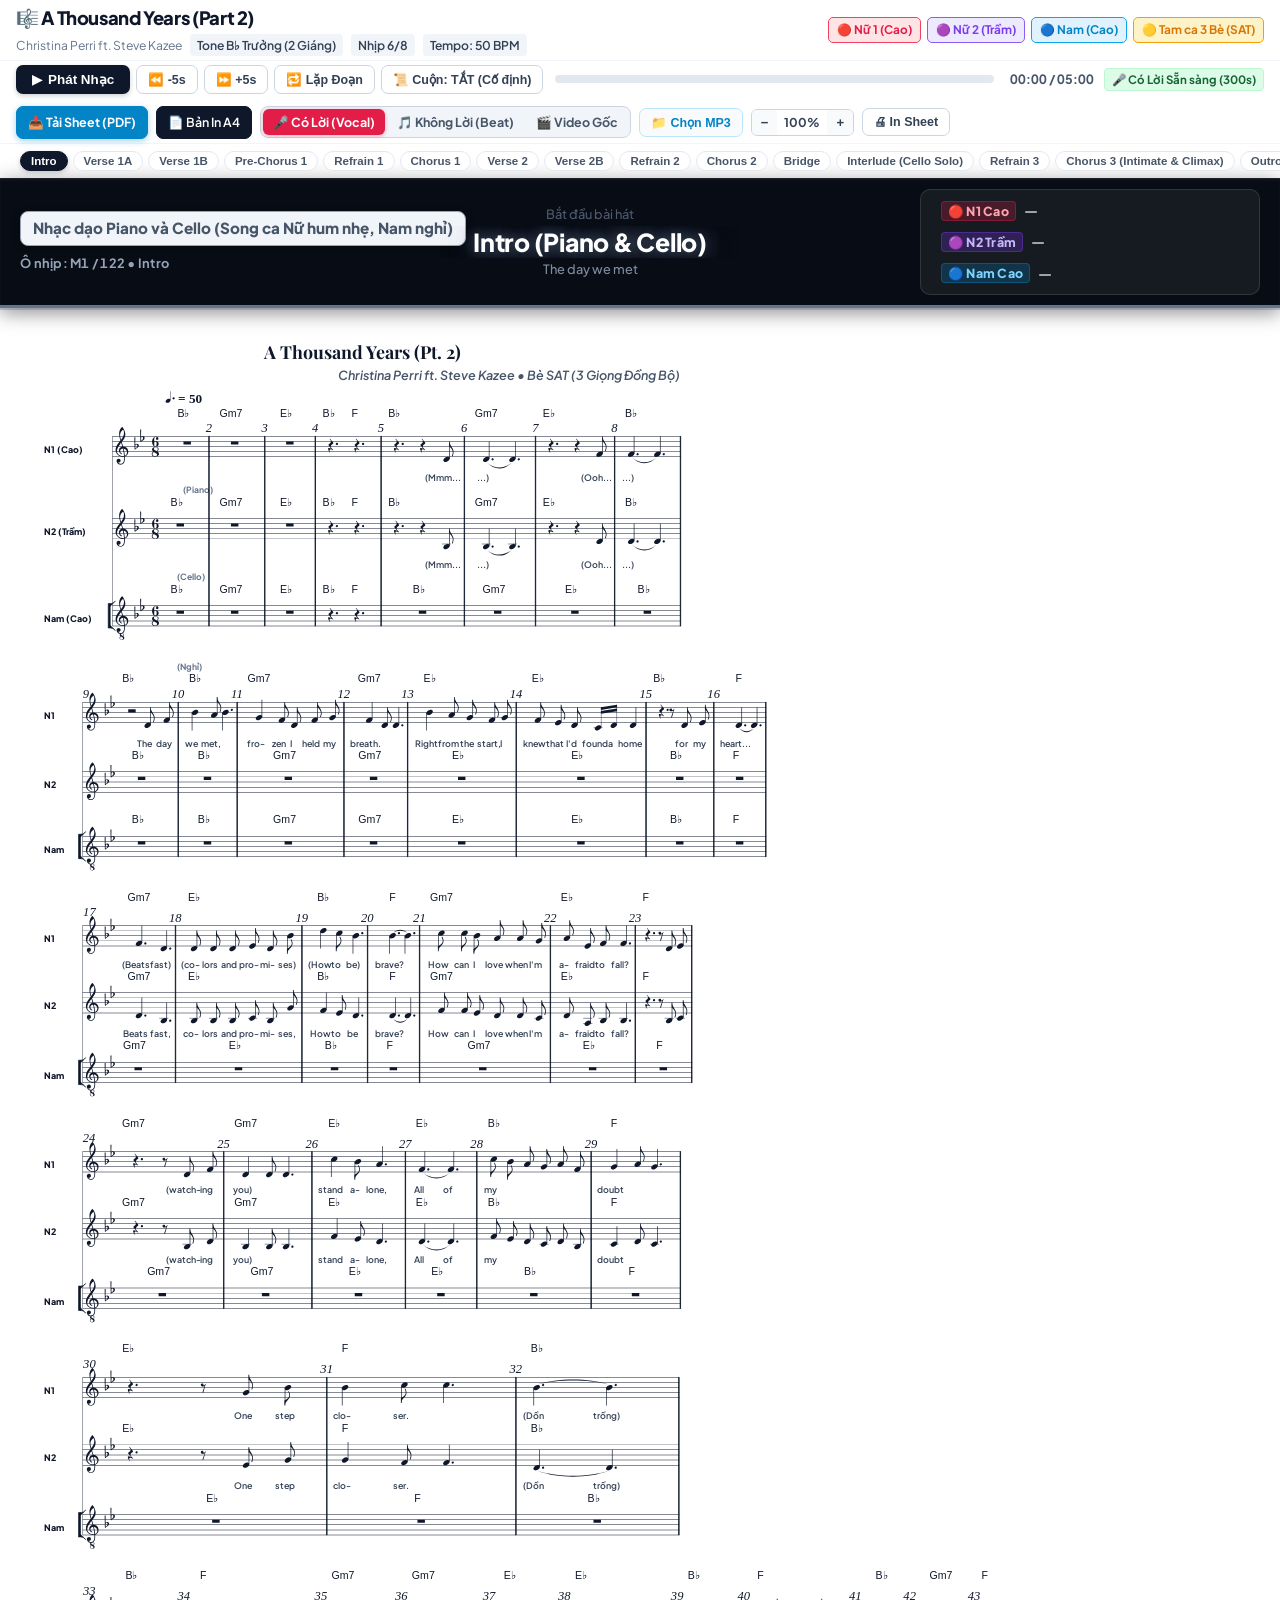
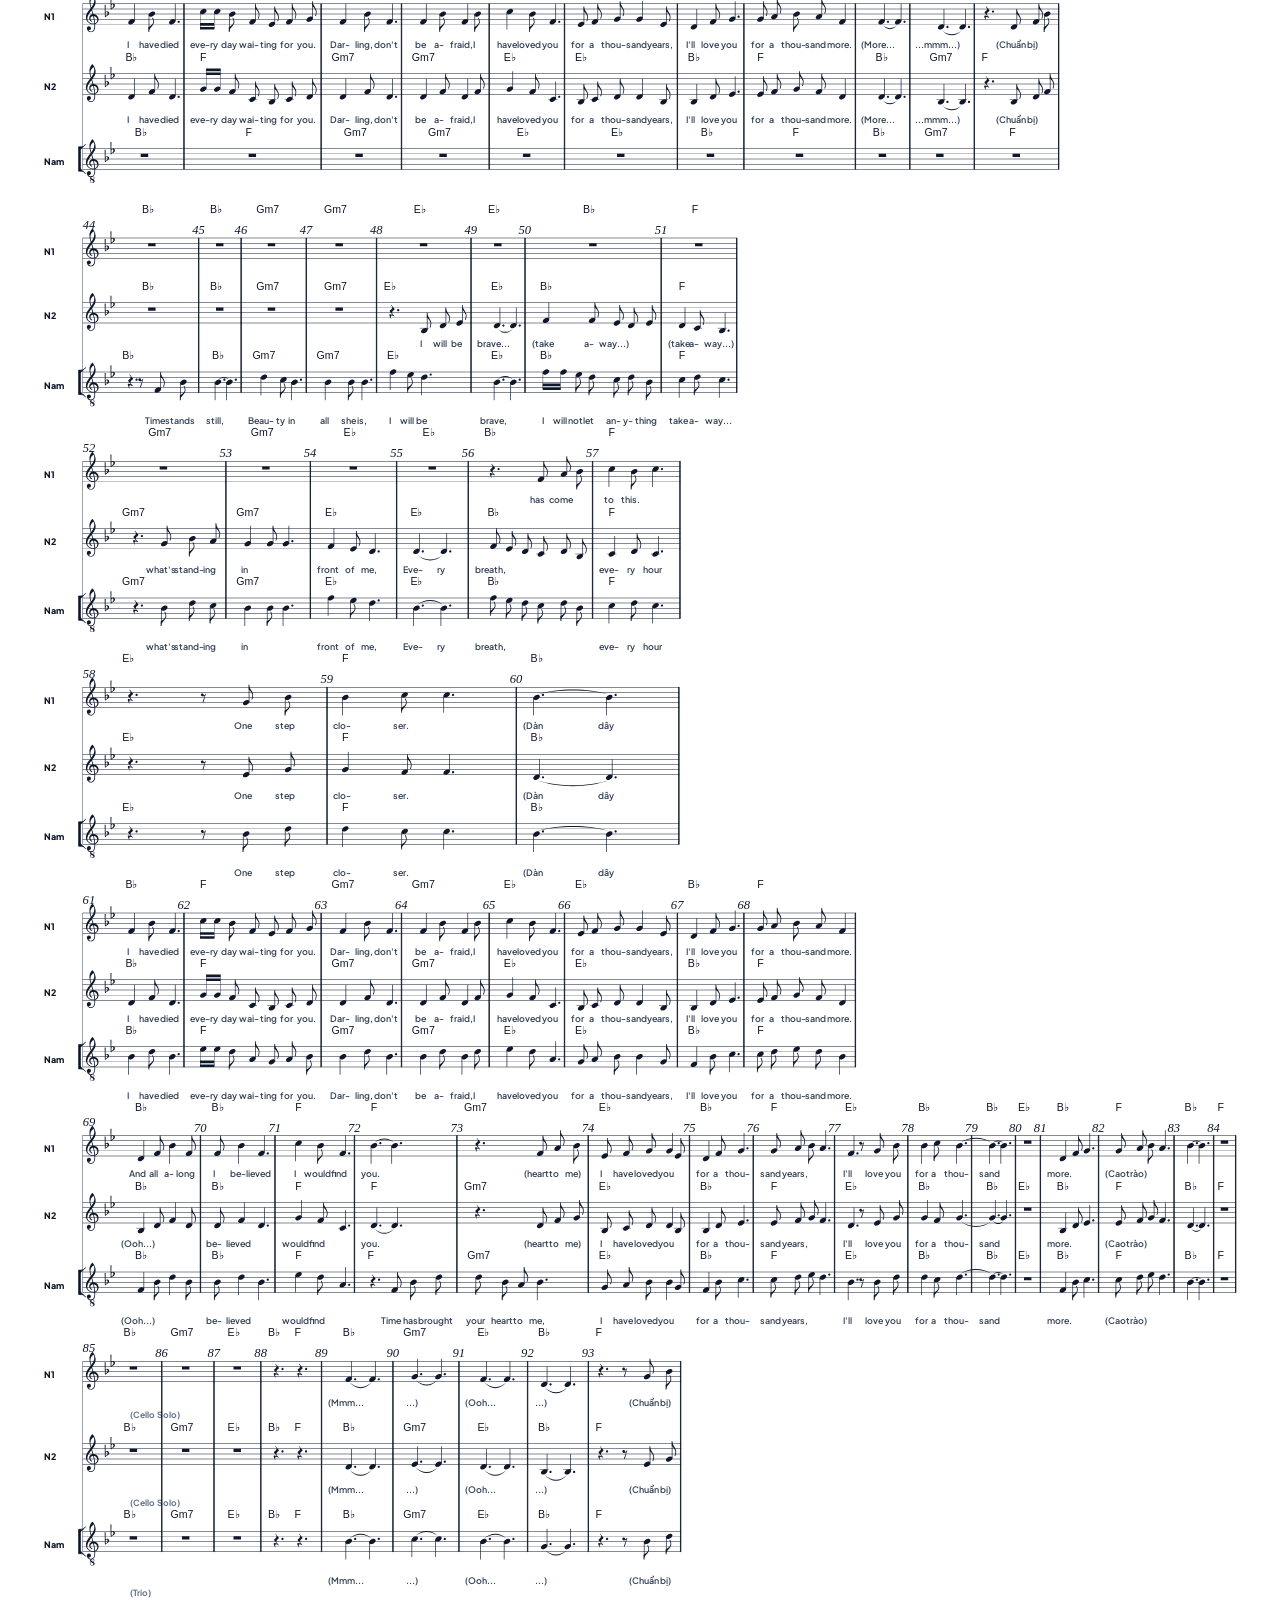
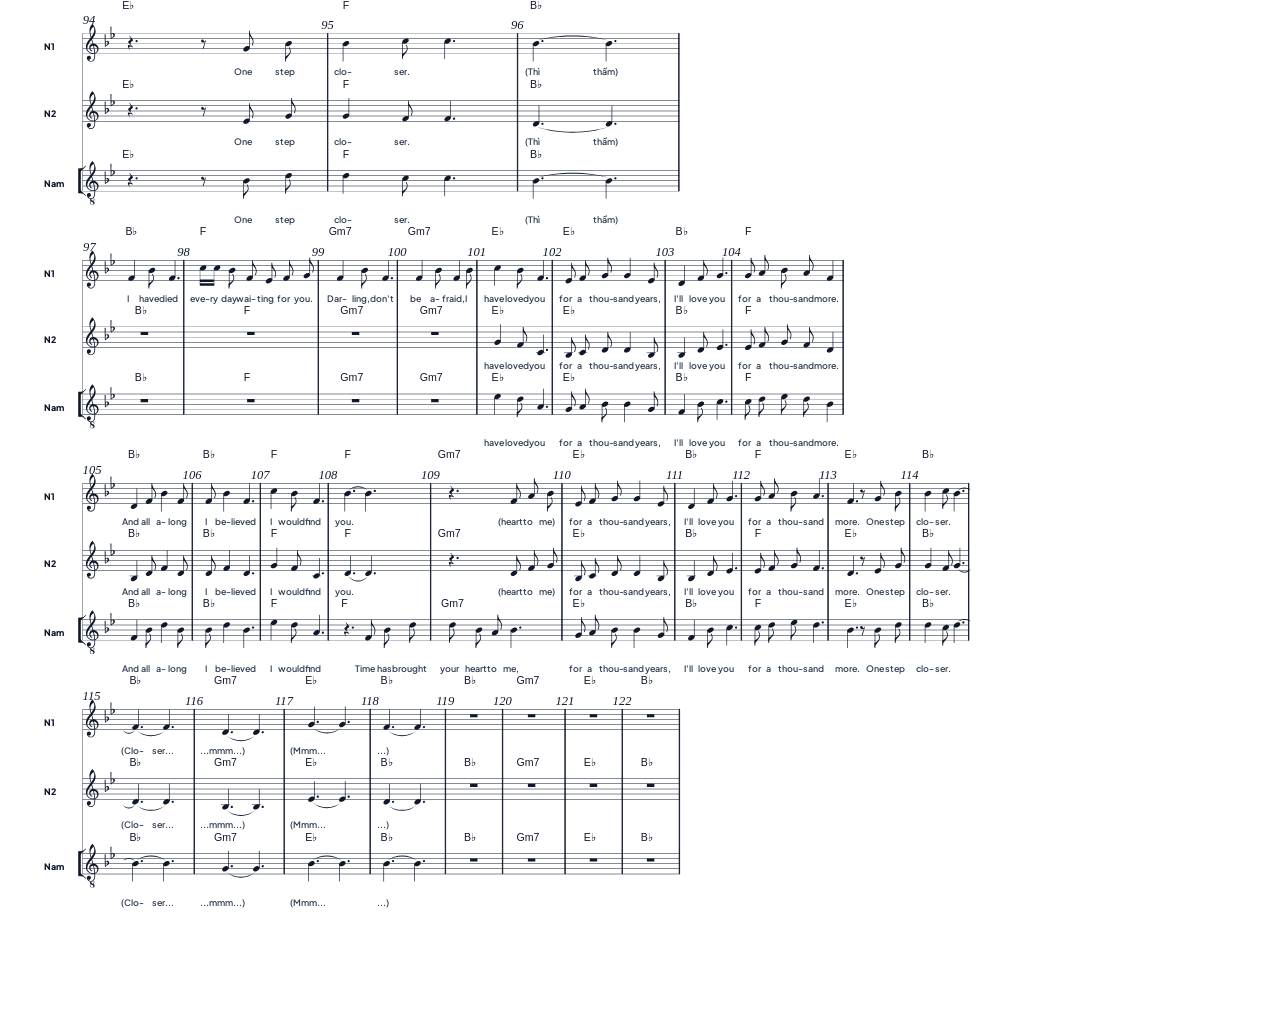
==== index.html @ 319eaa6f "feat: initial release A Thousand Years (Pt. 2) SAT score and karaoke web player" ====
<!DOCTYPE html>
<html lang="vi">
<head>
  <meta charset="UTF-8">
  <meta name="viewport" content="width=device-width, initial-scale=1.0">
  <title>A Thousand Years (Pt. 2) - Sheet Nhạc 3 Bè SAT & Máy Phát Đồng Bộ</title>
  <!-- ABCjs Basic Library -->
  <script src="abcjs-basic-min.js"></script>
  <!-- Google Fonts -->
  <link rel="preconnect" href="https://fonts.googleapis.com">
  <link rel="preconnect" href="https://fonts.gstatic.com">
  <link href="https://fonts.googleapis.com/css2?family=Plus+Jakarta+Sans:wght@400;500;600;700;800&family=Playfair+Display:ital,wght@0,600;0,700;1,600&display=swap" rel="stylesheet">
  <!-- Stylesheet -->
  <link rel="stylesheet" href="app.css">
</head>

<body>
  <!-- AUDIO PLAYER -->
  <audio id="audio-player" src="vocal.mp3" preload="auto"></audio>
  <input type="file" id="audio-file-input" accept="audio/*" style="display:none">

  <!-- TOP DECK: STICKY HEADER, CONTROLS & LIVE KARAOKE HUD -->
  <header class="top-deck">
    <!-- DECK HEADER -->
    <div class="deck-header">
      <div class="song-title-group">
        <h1>🎼 A Thousand Years (Part 2)</h1>
        <div class="meta">
          <span>Christina Perri ft. Steve Kazee</span>
          <span class="meta-tag">Tone B♭ Trưởng (2 Giáng)</span>
          <span class="meta-tag">Nhịp 6/8</span>
          <span class="meta-tag">Tempo: 50 BPM</span>
        </div>
      </div>

      <!-- SINGER LEGEND (3 BÈ SAT) -->
      <div class="vocal-legend">
        <span class="legend-chip chip-soprano">🔴 Nữ 1 (Cao)</span>
        <span class="legend-chip chip-alto">🟣 Nữ 2 (Trầm)</span>
        <span class="legend-chip chip-tenor">🔵 Nam (Cao)</span>
        <span class="legend-chip chip-trio">🟡 Tam ca 3 Bè (SAT)</span>
      </div>
    </div>

    <!-- CONTROLS ROW -->
    <div class="controls-row">
      <div class="transport-buttons">
        <button class="btn-play" id="btn-play" onclick="togglePlay()">
          <span id="play-icon">▶</span>
          <span id="play-text">Phát Nhạc</span>
        </button>
        <button class="btn-ctrl" onclick="seekRelative(-5)" title="Tua lùi 5 giây">⏪ -5s</button>
        <button class="btn-ctrl" onclick="seekRelative(5)" title="Tua tới 5 giây">⏩ +5s</button>
        <button class="btn-ctrl" id="btn-loop" onclick="toggleLoop()" title="Lặp lại đoạn phân cảnh đang hát">🔁 Lặp Đoạn</button>
        <button class="btn-ctrl" id="btn-autoscroll" onclick="toggleAutoScroll()" title="Bật/Tắt tự động cuộn sheet theo nhịp hát">📜 Cuộn: TẮT (Cố định)</button>
      </div>

      <div class="timeline-wrapper">
        <div class="progress-bar-container" id="seek-bar" onclick="handleSeekClick(event)" title="Nhấn vào thanh để tua nhạc">
          <div class="progress-bar-fill" id="progress-bar"></div>
        </div>
        <div class="time-text" id="time-display">00:00 / 05:00</div>
        <span class="audio-status-badge status-checking" id="audio-status" title="Trạng thái nguồn âm thanh">🎵 Audio: Đang nạp...</span>
      </div>

      <div class="right-tools">
        <a href="A_Thousand_Years_Pt2_Sheet_Music_3Be_SAT.pdf" download class="btn-ctrl btn-download-pdf" title="Tải file Sheet Nhạc PDF chuẩn A4 tiết kiệm giấy">📥 Tải Sheet (PDF)</a>
        <a href="download_sheet.html" target="_blank" class="btn-ctrl btn-print-page" title="Mở trang xem và in A4 riêng biệt">📄 Bản In A4</a>
        <div class="audio-mode-selector" id="audio-mode-group">
          <button class="mode-btn active" id="btn-mode-vocal" onclick="switchAudioMode('vocal')" title="Phát bản Có Lời (300s)">🎤 Có Lời (Vocal)</button>
          <button class="mode-btn" id="btn-mode-inst" onclick="switchAudioMode('instrumental')" title="Phát bản Beat Không Lời (300s)">🎵 Không Lời (Beat)</button>
          <button class="mode-btn" id="btn-mode-video" onclick="switchAudioMode('video')" title="Phát bản Video Gốc (300s)">🎬 Video Gốc</button>
        </div>
        <button class="btn-ctrl btn-upload" onclick="document.getElementById('audio-file-input').click()" title="Chọn file nhạc từ máy tính nếu trình duyệt chặn nạp audio">📁 Chọn MP3</button>
        <div class="zoom-group">
          <button class="zoom-btn" onclick="changeZoom(-0.1)" title="Thu nhỏ kích thước sheet">−</button>
          <span class="zoom-text" id="zoom-text">100%</span>
          <button class="zoom-btn" onclick="changeZoom(0.1)" title="Phóng to kích thước sheet">+</button>
        </div>
        <button class="btn-ctrl" onclick="window.print()" title="In sheet nhạc ra giấy hoặc xuất file PDF">🖨 In Sheet</button>
      </div>
    </div>

    <!-- SECTION PILLS NAVIGATION -->
    <div class="section-pills-bar" id="pills-container"></div>

    <!-- LIVE KARAOKE APP LYRIC SCREEN -->
    <div class="live-karaoke-hud" id="live-hud">
      <div class="karaoke-side-tag">
        <div id="hud-badge" class="hud-badge chip-intro">Nhạc dạo Piano</div>
        <div class="hud-measure-tag" id="hud-m-tag">Ô nhịp: M1 / 122</div>
      </div>
      <div class="karaoke-screen">
        <div class="karaoke-line line-prev" id="hud-prev">...</div>
        <div class="karaoke-line line-active" id="hud-lyric">Đang chờ phát nhạc... Bấm "Phát Nhạc" để bắt đầu theo dõi sheet.</div>
        <div class="karaoke-line line-next" id="hud-next">Chuẩn bị: Verse 1A (Nữ 1 Cao) lúc 00:20</div>
      </div>
      <div class="karaoke-voice-split" id="hud-voice-split">
        <div class="split-item voice-sop" id="split-sop"><span class="badge-dot dot-sop"></span> N1 (Cao): <span>-</span></div>
        <div class="split-item voice-alt" id="split-alt"><span class="badge-dot dot-alt"></span> N2 (Trầm): <span>-</span></div>
        <div class="split-item voice-ten" id="split-ten"><span class="badge-dot dot-ten"></span> Nam (Cao): <span>-</span></div>
      </div>
    </div>
  </header>

  <!-- SHEET MUSIC SCORE DISPLAY -->
  <main class="sheet-wrapper">
    <div class="sheet-paper-card">
      <div id="sheet-paper"></div>
    </div>
  </main>

  <!-- APPLICATION SCRIPTS -->
  <script src="data.js"></script>
  <script src="app.js"></script>
</body>
</html>
---- app.css ----
:root {
  --bg-app: #ffffff;
  --bg-card: #ffffff;
  --border-card: #e2e8f0;
  --text-main: #0f172a;
  --text-muted: #64748b;
  --text-sub: #334155;

  --color-soprano: #e11d48;
  --bg-soprano: #ffe4e6;
  --border-soprano: #f43f5e;

  --color-alto: #7c3aed;
  --bg-alto: #ede9fe;
  --border-alto: #8b5cf6;

  --color-tenor: #0284c7;
  --bg-tenor: #e0f2fe;
  --border-tenor: #0ea5e9;

  --color-trio: #d97706;
  --bg-trio: #fef3c7;
  --border-trio: #f59e0b;

  --color-intro: #475569;
  --bg-intro: #f1f5f9;
  --border-intro: #94a3b8;
}

* {
  box-sizing: border-box;
  margin: 0;
  padding: 0;
}

body {
  font-family: "Plus Jakarta Sans", -apple-system, BlinkMacSystemFont, "Segoe UI", Roboto, sans-serif;
  background: #ffffff;
  color: var(--text-main);
  line-height: 1.5;
  min-height: 100vh;
  -webkit-font-smoothing: antialiased;
}

/* TOP STICKY HEADER & CONTROLS */
.top-deck {
  position: sticky;
  top: 0;
  z-index: 100;
  background: #ffffff;
  border-bottom: 2px solid #cbd5e1;
  box-shadow: 0 4px 14px rgba(15, 23, 42, 0.08);
}

.deck-header {
  padding: 4px 16px;
  display: flex;
  flex-wrap: wrap;
  align-items: center;
  justify-content: space-between;
  gap: 12px;
  border-bottom: 1px solid #f1f5f9;
}

.song-title-group h1 {
  font-size: 1.15rem;
  font-weight: 800;
  color: var(--text-main);
  letter-spacing: -0.02em;
  display: flex;
  align-items: center;
  gap: 8px;
}

.song-title-group .meta {
  display: flex;
  flex-wrap: wrap;
  align-items: center;
  gap: 8px;
  font-size: 0.76rem;
  color: var(--text-muted);
  margin-top: 2px;
}

.meta-tag {
  background: #f1f5f9;
  padding: 2px 7px;
  border-radius: 4px;
  font-weight: 600;
  color: var(--text-sub);
}

/* VOCAL LEGEND */
.vocal-legend {
  display: flex;
  flex-wrap: wrap;
  align-items: center;
  gap: 6px;
}

.legend-chip {
  font-size: 0.74rem;
  font-weight: 700;
  padding: 3px 8px;
  border-radius: 5px;
  display: inline-flex;
  align-items: center;
  gap: 4px;
}

.chip-soprano { background: var(--bg-soprano); color: var(--color-soprano); border: 1px solid var(--border-soprano); }
.chip-alto    { background: var(--bg-alto); color: var(--color-alto); border: 1px solid var(--border-alto); }
.chip-tenor   { background: var(--bg-tenor); color: var(--color-tenor); border: 1px solid var(--border-tenor); }
.chip-trio    { background: var(--bg-trio); color: var(--color-trio); border: 1px solid var(--border-trio); }
.chip-duet    { background: #fef3c7; color: #b45309; border: 1px solid #fcd34d; }
.chip-climax  { background: #fee2e2; color: #b91c1c; border: 1px solid #fca5a5; }
.chip-intro   { background: var(--bg-intro); color: var(--color-intro); border: 1px solid var(--border-intro); }

/* CONTROLS ROW */
.controls-row {
  padding: 4px 16px;
  display: flex;
  flex-wrap: wrap;
  align-items: center;
  justify-content: space-between;
  gap: 12px;
}

.transport-buttons {
  display: flex;
  align-items: center;
  gap: 6px;
}

.btn-play {
  background: #0f172a;
  color: #ffffff;
  border: none;
  padding: 7px 16px;
  border-radius: 7px;
  font-weight: 700;
  font-size: 0.84rem;
  cursor: pointer;
  display: inline-flex;
  align-items: center;
  gap: 6px;
  transition: all 0.15s ease;
  box-shadow: 0 2px 5px rgba(15, 23, 42, 0.2);
}

.btn-play:hover {
  background: #334155;
  transform: translateY(-1px);
}

.btn-ctrl {
  background: #ffffff;
  border: 1px solid #cbd5e1;
  padding: 6px 11px;
  border-radius: 7px;
  font-size: 0.78rem;
  font-weight: 600;
  color: var(--text-sub);
  cursor: pointer;
  transition: all 0.15s ease;
}

.btn-ctrl:hover {
  background: #f1f5f9;
  border-color: #94a3b8;
  color: var(--text-main);
}

.btn-ctrl.active {
  background: #0f172a;
  color: #ffffff;
  border-color: #0f172a;
}

.btn-upload {
  background: #f8fafc;
  color: #0284c7;
  border-color: #bae6fd;
}
.btn-upload:hover {
  background: #e0f2fe;
  border-color: #0284c7;
}

/* TIMELINE */
.timeline-wrapper {
  flex: 1;
  min-width: 240px;
  display: flex;
  align-items: center;
  gap: 10px;
}

.progress-bar-container {
  position: relative;
  flex: 1;
  height: 8px;
  background: #e2e8f0;
  border-radius: 9999px;
  cursor: pointer;
  overflow: hidden;
}

.progress-bar-fill {
  position: absolute;
  left: 0;
  top: 0;
  bottom: 0;
  width: 0%;
  background: linear-gradient(90deg, #2563eb, #3b82f6);
  border-radius: 9999px;
  transition: width 0.05s linear;
}

.time-text {
  font-size: 0.8rem;
  font-weight: 700;
  color: #475569;
  font-variant-numeric: tabular-nums;
  min-width: 90px;
  text-align: right;
}

.audio-status-badge {
  font-size: 0.72rem;
  font-weight: 700;
  padding: 2px 7px;
  border-radius: 4px;
  white-space: nowrap;
}
.status-ready { background: #dcfce7; color: #166534; border: 1px solid #bbf7d0; }
.status-checking { background: #fef9c3; color: #854d0e; border: 1px solid #fef08a; }
.status-fallback { background: #fee2e2; color: #991b1b; border: 1px solid #fecaca; }

.right-tools {
  display: flex;
  align-items: center;
  gap: 8px;
}

.zoom-group {
  display: inline-flex;
  align-items: center;
  border: 1px solid #cbd5e1;
  border-radius: 6px;
  overflow: hidden;
  background: #ffffff;
}

.zoom-btn {
  border: none;
  background: #f8fafc;
  padding: 5px 9px;
  font-size: 0.82rem;
  font-weight: 700;
  cursor: pointer;
  color: #334155;
  transition: background 0.15s;
}

.zoom-btn:hover { background: #e2e8f0; }

.zoom-text {
  padding: 0 7px;
  font-size: 0.76rem;
  font-weight: 700;
  color: #334155;
}

/* SECTION PILLS BAR */
.section-pills-bar {
  padding: 6px 20px;
  display: flex;
  align-items: center;
  gap: 5px;
  overflow-x: auto;
  background: #ffffff;
  border-top: 1px solid #f1f5f9;
  white-space: nowrap;
  scrollbar-width: thin;
}

.sec-pill {
  display: inline-flex;
  align-items: center;
  gap: 5px;
  padding: 3px 10px;
  border-radius: 9999px;
  border: 1px solid #e2e8f0;
  background: #ffffff;
  color: #475569;
  font-size: 0.72rem;
  font-weight: 700;
  cursor: pointer;
  transition: all 0.15s ease;
  flex-shrink: 0;
}

.sec-pill:hover {
  border-color: #cbd5e1;
  background: #f1f5f9;
  color: #0f172a;
}

.sec-pill.active {
  background: #0f172a;
  color: #ffffff;
  border-color: #0f172a;
  box-shadow: 0 2px 5px rgba(15, 23, 42, 0.2);
}

/* LIVE KARAOKE APP LYRICS HUD SCREEN (SPOTIFY / APPLE MUSIC STYLE) */
.live-karaoke-hud {
  background: #090d16;
  color: #ffffff;
  padding: 8px 20px;
  border-top: 1px solid rgba(255, 255, 255, 0.08);
  border-bottom: 3px solid #f59e0b;
  display: grid;
  grid-template-columns: 220px 1fr 300px;
  gap: 16px;
  align-items: center;
  transition: border-bottom-color 0.25s ease;
  box-shadow: 0 4px 20px rgba(0, 0, 0, 0.4), inset 0 1px 3px rgba(255, 255, 255, 0.05);
}

.karaoke-side-tag {
  display: flex;
  flex-direction: column;
  gap: 6px;
}

.karaoke-side-tag .hud-badge {
  display: inline-flex;
  align-items: center;
  font-size: 0.76rem;
  font-weight: 700;
  padding: 3px 9px;
  border-radius: 6px;
  white-space: nowrap;
  width: fit-content;
}

.hud-measure-tag {
  font-size: 0.74rem;
  font-weight: 700;
  color: #94a3b8;
  letter-spacing: 0.02em;
  font-variant-numeric: tabular-nums;
}

.karaoke-screen {
  display: flex;
  flex-direction: column;
  justify-content: center;
  gap: 2px;
  min-height: 46px;
  text-align: center;
  overflow: hidden;
}

.karaoke-line {
  transition: all 0.2s ease;
  white-space: nowrap;
  overflow: hidden;
  text-overflow: ellipsis;
}

.line-prev {
  font-size: 0.8rem;
  font-weight: 500;
  color: #64748b;
  opacity: 0.75;
}

.line-active {
  font-size: 1.45rem;
  font-weight: 800;
  letter-spacing: -0.01em;
  line-height: 1.3;
  display: inline-block;
  color: #ffffff;
  background: none;
  -webkit-background-clip: unset;
  -webkit-text-fill-color: #ffffff;
  text-shadow: 0 0 16px var(--voice-color, #fbbf24), 0 0 32px rgba(251, 191, 36, 0.5);
  filter: none;
  transition: text-shadow 0.2s ease;
}

.line-next {
  font-size: 0.8rem;
  font-weight: 500;
  color: #94a3b8;
  opacity: 0.85;
}

.karaoke-voice-split {
  display: flex;
  flex-direction: column;
  gap: 4px;
  background: rgba(255, 255, 255, 0.05);
  padding: 6px 12px;
  border-radius: 8px;
  border: 1px solid rgba(255, 255, 255, 0.08);
}

.split-item {
  font-size: 0.74rem;
  font-weight: 600;
  color: #94a3b8;
  display: flex;
  align-items: center;
  gap: 6px;
  white-space: nowrap;
  overflow: hidden;
  text-overflow: ellipsis;
  transition: color 0.15s ease;
}

.split-item span:last-child {
  color: #cbd5e1;
  font-weight: 700;
}

.split-item.active-voice span:last-child {
  color: #ffffff;
}

.split-item.voice-sop.active-voice { color: #fda4af; }
.split-item.voice-alt.active-voice { color: #c4b5fd; }
.split-item.voice-ten.active-voice { color: #7dd3fc; }

.badge-dot {
  width: 7px;
  height: 7px;
  border-radius: 50%;
  display: inline-block;
  flex-shrink: 0;
  background: #64748b;
  transition: background 0.15s ease, box-shadow 0.15s ease;
}

.active-voice .dot-sop { background: #f43f5e; box-shadow: 0 0 6px #f43f5e; }
.active-voice .dot-alt { background: #a855f7; box-shadow: 0 0 6px #a855f7; }
.active-voice .dot-ten { background: #38bdf8; box-shadow: 0 0 6px #38bdf8; }

/* SHEET MUSIC PAPER AREA - PURE CLEAN WHITE */
.sheet-wrapper {
  max-width: 98vw;
  width: 98%;
  margin: 6px auto 50px auto;
  padding: 0 8px;
  background: #ffffff;
}

.sheet-paper-card {
  background: #ffffff;
  border: none;
  box-shadow: none;
  padding: 10px 10px 40px 10px;
  overflow-x: auto;
  position: relative;
}

#sheet-paper {
  margin: 0 auto;
  min-height: 500px;
  background: #ffffff;
}

#sheet-paper {
  margin: 0 auto;
  width: 100%;
  min-height: 500px;
  background: #ffffff;
}

#sheet-paper svg {
  display: block;
  margin: 0 auto;
  cursor: pointer;
  background: #ffffff;
  width: 100% !important;
  max-width: 100% !important;
  height: auto !important;
}

/* SHEET MUSIC TYPOGRAPHY & CONTRAST */
.abcjs-title {
  font-family: "Playfair Display", Georgia, serif !important;
  font-weight: 700 !important;
  fill: #0f172a !important;
}

.abcjs-composer {
  font-family: "Plus Jakarta Sans", sans-serif !important;
  font-weight: 600 !important;
  fill: #475569 !important;
}

.abcjs-voice-name {
  font-family: "Plus Jakarta Sans", sans-serif !important;
  font-weight: 800 !important;
  font-size: 13.5px !important;
  fill: #0f172a !important;
}

.abcjs-staff {
  stroke: #1e293b !important;
  stroke-width: 0.9 !important;
}

.abcjs-bar {
  stroke: #0f172a !important;
  stroke-width: 1.2 !important;
}

.abcjs-annotation {
  font-family: "Plus Jakarta Sans", sans-serif !important;
  font-size: 13px !important;
  font-weight: 700 !important;
  fill: #64748b !important;
}

/* DEFAULT INACTIVE NOTES & LYRICS: CRISP & READABLE */
.abcjs-note {
  color: #0f172a;
  fill: #0f172a;
  transition: color 0.12s ease, fill 0.12s ease;
}

.abcjs-lyric {
  font-family: "Plus Jakarta Sans", -apple-system, sans-serif !important;
  font-size: 13.5px !important;
  font-weight: 600 !important;
  fill: #334155 !important;
  transition: fill 0.12s ease, font-weight 0.12s ease;
}

/* ACTIVE MEASURE BOUNDING BOX (NO DASHED LINE, NO RED RUNNING LINE) */
.active-measure-box {
  pointer-events: none;
  stroke: none !important;
  fill: none !important;
  stroke-width: 0 !important;
}

.active-measure-box.role-soprano,
.active-measure-box.role-alto,
.active-measure-box.role-tenor,
.active-measure-box.role-trio,
.active-measure-box.role-duet,
.active-measure-box.role-climax,
.active-measure-box.role-intro {
  stroke: none !important;
  fill: none !important;
}

/* LIVE NOTE & LYRIC KARAOKE GLOW HIGHLIGHTS (SOFT GLOW ON ACTIVE SINGING ELEMENTS) */
.live-soprano {
  color: #e11d48 !important;
  fill: #e11d48 !important;
}
.live-soprano text, text.live-soprano {
  fill: #e11d48 !important;
  font-weight: 800 !important;
  filter: drop-shadow(0 0 5px rgba(225, 29, 72, 0.7));
}
.live-soprano path {
  fill: #e11d48 !important;
  stroke: #e11d48 !important;
  filter: drop-shadow(0 0 3px rgba(225, 29, 72, 0.5));
}

.live-alto {
  color: #7c3aed !important;
  fill: #7c3aed !important;
}
.live-alto text, text.live-alto {
  fill: #7c3aed !important;
  font-weight: 800 !important;
  filter: drop-shadow(0 0 5px rgba(124, 58, 237, 0.7));
}
.live-alto path {
  fill: #7c3aed !important;
  stroke: #7c3aed !important;
  filter: drop-shadow(0 0 3px rgba(124, 58, 237, 0.5));
}

.live-tenor {
  color: #0284c7 !important;
  fill: #0284c7 !important;
}
.live-tenor text, text.live-tenor {
  fill: #0284c7 !important;
  font-weight: 800 !important;
  filter: drop-shadow(0 0 5px rgba(2, 132, 199, 0.7));
}
.live-tenor path {
  fill: #0284c7 !important;
  stroke: #0284c7 !important;
  filter: drop-shadow(0 0 3px rgba(2, 132, 199, 0.5));
}

.live-trio {
  color: #d97706 !important;
  fill: #d97706 !important;
}
.live-trio text, text.live-trio {
  fill: #d97706 !important;
  font-weight: 800 !important;
  filter: drop-shadow(0 0 5px rgba(217, 119, 6, 0.7));
}
.live-trio path {
  fill: #d97706 !important;
  stroke: #d97706 !important;
  filter: drop-shadow(0 0 3px rgba(217, 119, 6, 0.5));
}


/* HIGH-CONTRAST APP-STYLE KARAOKE LYRIC TEXT HIGHLIGHTS */
text.abcjs-lyric.live-soprano, .live-soprano text.abcjs-lyric {
  fill: #e11d48 !important;
  font-weight: 900 !important;
  font-size: 15px !important;
  filter: drop-shadow(0 0 6px rgba(225, 29, 72, 0.8)) !important;
}
text.abcjs-lyric.live-alto, .live-alto text.abcjs-lyric {
  fill: #7c3aed !important;
  font-weight: 900 !important;
  font-size: 15px !important;
  filter: drop-shadow(0 0 6px rgba(124, 58, 237, 0.8)) !important;
}
text.abcjs-lyric.live-tenor, .live-tenor text.abcjs-lyric {
  fill: #0284c7 !important;
  font-weight: 900 !important;
  font-size: 15px !important;
  filter: drop-shadow(0 0 6px rgba(2, 132, 199, 0.8)) !important;
}
text.abcjs-lyric.live-trio, .live-trio text.abcjs-lyric {
  fill: #d97706 !important;
  font-weight: 900 !important;
  font-size: 15px !important;
  filter: drop-shadow(0 0 6px rgba(217, 119, 6, 0.8)) !important;
}

/* PRINT STYLING */
@media print {
  .top-deck { display: none !important; }
  body { background: #ffffff !important; }
  .sheet-wrapper { max-width: 100% !important; margin: 0 !important; padding: 0 !important; }
  .sheet-paper-card { padding: 0 !important; }
}

/* RESPONSIVE */
@media (max-width: 860px) {
  .deck-header { padding: 6px 12px; }
  .controls-row { padding: 6px 12px; }
  .live-karaoke-hud { grid-template-columns: 1fr; gap: 8px; padding: 8px 12px; }
  .karaoke-side-tag { flex-direction: row; justify-content: space-between; align-items: center; }
  .karaoke-voice-split { display: none; }
}

/* DOWNLOAD & PRINT BUTTONS IN NAV */
.btn-download-pdf {
  background: #0284c7 !important;
  color: #ffffff !important;
  border-color: #0284c7 !important;
  font-weight: 700 !important;
  text-decoration: none !important;
  display: inline-flex !important;
  align-items: center !important;
  box-shadow: 0 2px 6px rgba(2, 132, 199, 0.35) !important;
}
.btn-download-pdf:hover {
  background: #0369a1 !important;
  border-color: #0369a1 !important;
}
.btn-print-page {
  background: #0f172a !important;
  color: #ffffff !important;
  border-color: #0f172a !important;
  font-weight: 600 !important;
  text-decoration: none !important;
  display: inline-flex !important;
  align-items: center !important;
}
.btn-print-page:hover {
  background: #334155 !important;
}

/* MEASURE FLASH / CHỚP PULSE ANIMATION */
@keyframes measurePulse {
  0% {
    stroke-width: 4px;
    filter: drop-shadow(0 0 10px rgba(245, 158, 11, 0.9));
    opacity: 1;
  }
  50% {
    stroke-width: 2.8px;
    filter: drop-shadow(0 0 5px rgba(245, 158, 11, 0.6));
    opacity: 0.95;
  }
  100% {
    stroke-width: 2px;
    filter: none;
    opacity: 0.9;
  }
}

.active-measure-box {
  pointer-events: none;
  stroke-width: 2px;
  rx: 8;
  ry: 8;
  animation: measurePulse 0.4s ease-out;
  transition: all 0.12s ease-out;
}

/* ENHANCED LIVE KARAOKE HUD SCREEN */
.live-karaoke-hud {
  background: #080c14;
  color: #ffffff;
  padding: 10px 20px;
  border-top: 1px solid rgba(255, 255, 255, 0.08);
  border-bottom: 3px solid #f59e0b;
  display: grid;
  grid-template-columns: 240px 1fr 340px;
  gap: 16px;
  align-items: center;
  transition: border-bottom-color 0.25s ease;
  box-shadow: 0 4px 20px rgba(0, 0, 0, 0.4), inset 0 1px 3px rgba(255, 255, 255, 0.05);
}

.karaoke-side-tag .hud-badge {
  display: inline-flex;
  align-items: center;
  font-size: 0.95rem;
  font-weight: 800;
  padding: 5px 12px;
  border-radius: 8px;
  white-space: nowrap;
  width: fit-content;
  box-shadow: 0 2px 8px rgba(0, 0, 0, 0.3);
}

.hud-measure-tag {
  font-size: 0.8rem;
  color: #94a3b8;
  font-weight: 700;
  margin-top: 2px;
}

.line-active {
  font-size: 1.55rem;
  font-weight: 800;
  letter-spacing: -0.01em;
  line-height: 1.3;
  color: #ffffff;
}

.karaoke-voice-split {
  display: flex;
  flex-direction: column;
  gap: 5px;
  background: rgba(255, 255, 255, 0.06);
  padding: 8px 12px;
  border-radius: 10px;
  border: 1px solid rgba(255, 255, 255, 0.12);
}

.split-item {
  font-size: 0.92rem;
  font-weight: 600;
  color: #94a3b8;
  display: flex;
  align-items: center;
  gap: 8px;
  white-space: normal;
  line-height: 1.3;
  padding: 3px 8px;
  border-radius: 6px;
  transition: all 0.15s ease;
}

.split-item .role-lbl {
  font-weight: 800;
  font-size: 0.78rem;
  padding: 1px 6px;
  border-radius: 4px;
  display: inline-block;
  flex-shrink: 0;
  letter-spacing: 0.02em;
}

.split-item.voice-sop .role-lbl { background: rgba(225, 29, 72, 0.25); color: #fda4af; border: 1px solid rgba(225, 29, 72, 0.4); }
.split-item.voice-alt .role-lbl { background: rgba(124, 58, 237, 0.25); color: #c4b5fd; border: 1px solid rgba(124, 58, 237, 0.4); }
.split-item.voice-ten .role-lbl { background: rgba(2, 132, 199, 0.25); color: #7dd3fc; border: 1px solid rgba(2, 132, 199, 0.4); }

.split-item span.lyr-txt {
  color: #cbd5e1;
  font-weight: 600;
}

.split-item.active-voice {
  background: rgba(255, 255, 255, 0.12);
  box-shadow: 0 0 10px rgba(255, 255, 255, 0.08);
}

.split-item.voice-sop.active-voice {
  border: 1px solid rgba(225, 29, 72, 0.5);
}
.split-item.voice-sop.active-voice span.lyr-txt {
  color: #ffe4e6;
  font-weight: 800;
  text-shadow: 0 0 8px rgba(225, 29, 72, 0.6);
}

.split-item.voice-alt.active-voice {
  border: 1px solid rgba(124, 58, 237, 0.5);
}
.split-item.voice-alt.active-voice span.lyr-txt {
  color: #ede9fe;
  font-weight: 800;
  text-shadow: 0 0 8px rgba(124, 58, 237, 0.6);
}

.split-item.voice-ten.active-voice {
  border: 1px solid rgba(2, 132, 199, 0.5);
}
.split-item.voice-ten.active-voice span.lyr-txt {
  color: #e0f2fe;
  font-weight: 800;
  text-shadow: 0 0 8px rgba(2, 132, 199, 0.6);
}

/* AUDIO MODE SELECTOR (VOCAL / BEAT / VIDEO) */
.audio-mode-selector {
  display: inline-flex;
  align-items: center;
  background: #f1f5f9;
  border: 1px solid #cbd5e1;
  border-radius: 8px;
  padding: 2px;
  gap: 2px;
}

.mode-btn {
  border: none;
  background: transparent;
  color: #475569;
  font-family: inherit;
  font-size: 0.78rem;
  font-weight: 700;
  padding: 5px 10px;
  border-radius: 6px;
  cursor: pointer;
  transition: all 0.18s ease;
  white-space: nowrap;
}

.mode-btn:hover {
  background: #e2e8f0;
  color: #0f172a;
}

.mode-btn.active {
  background: #0284c7;
  color: #ffffff;
  box-shadow: 0 1px 4px rgba(2, 132, 199, 0.35);
}

.mode-btn#btn-mode-vocal.active {
  background: #e11d48;
  color: #ffffff;
  box-shadow: 0 1px 4px rgba(225, 29, 72, 0.35);
}

.mode-btn#btn-mode-inst.active {
  background: #7c3aed;
  color: #ffffff;
  box-shadow: 0 1px 4px rgba(124, 58, 237, 0.35);
}

.mode-btn#btn-mode-video.active {
  background: #0284c7;
  color: #ffffff;
  box-shadow: 0 1px 4px rgba(2, 132, 199, 0.35);
}
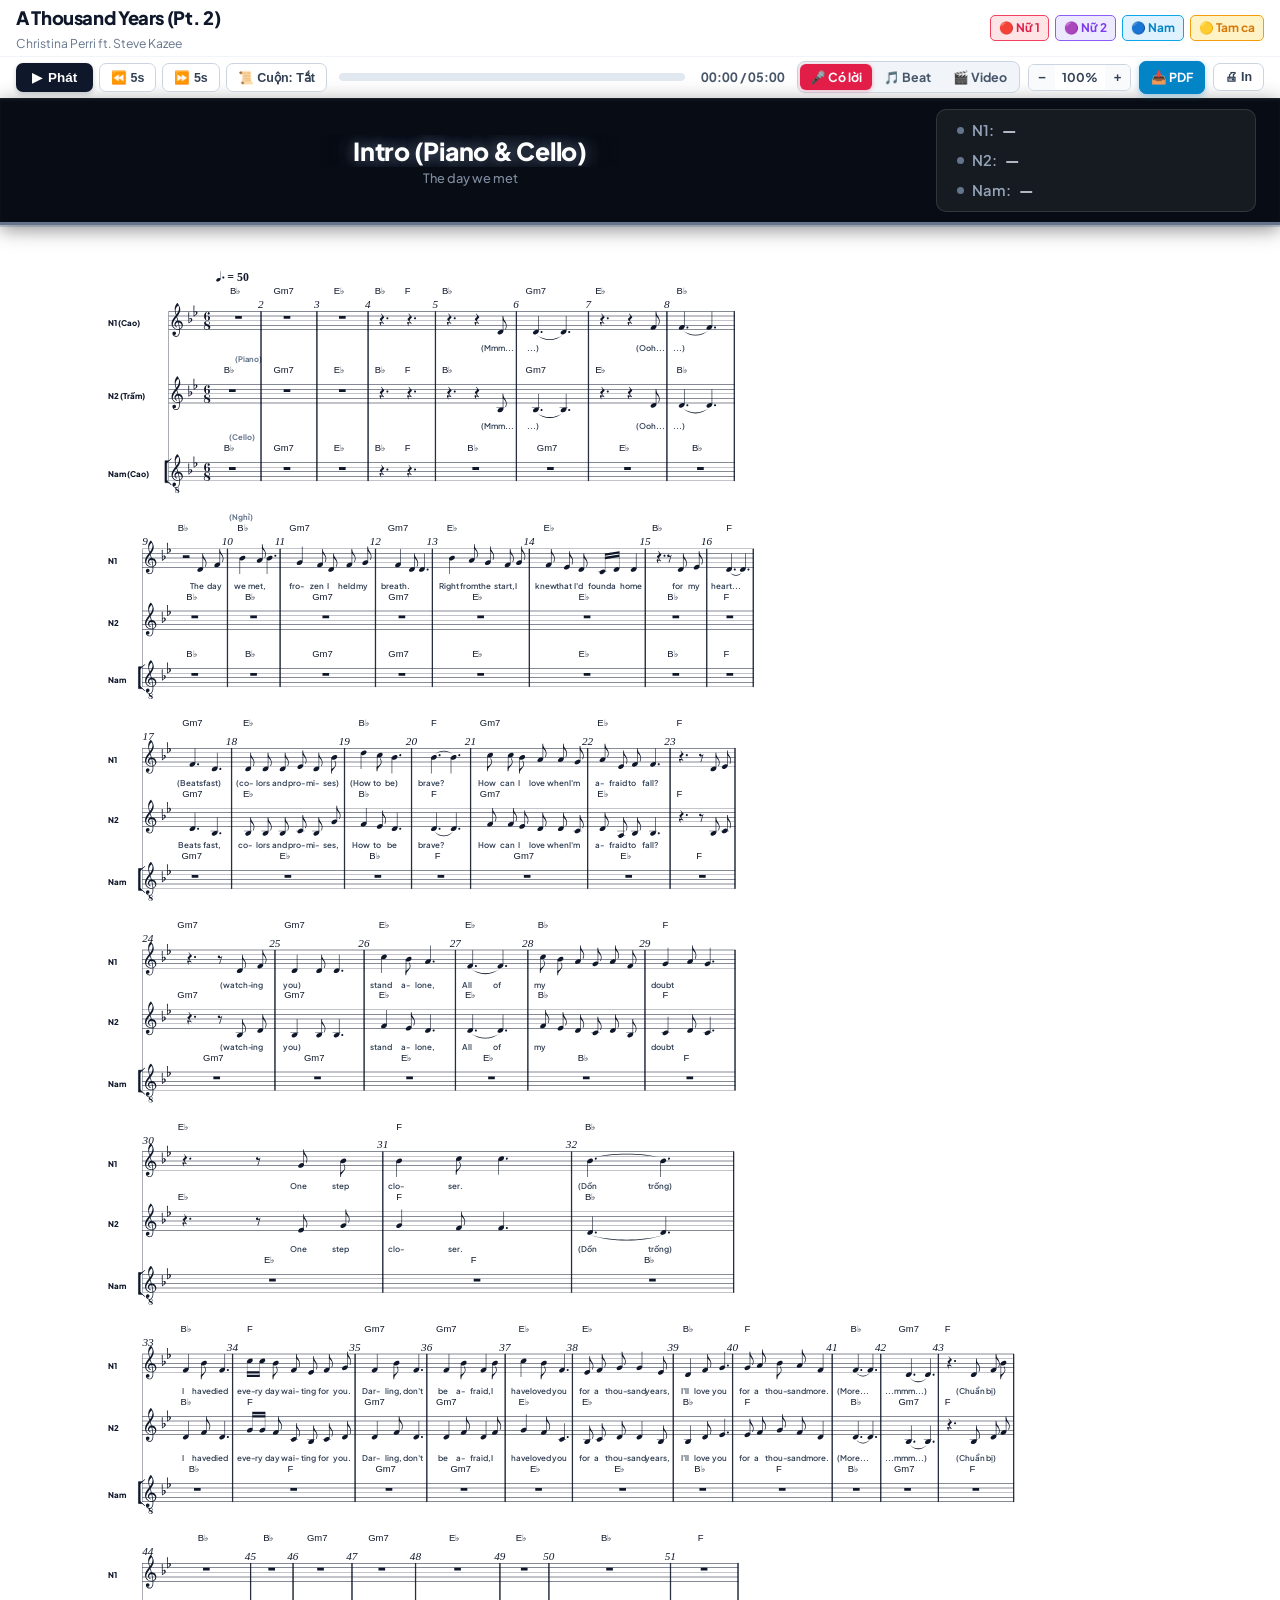
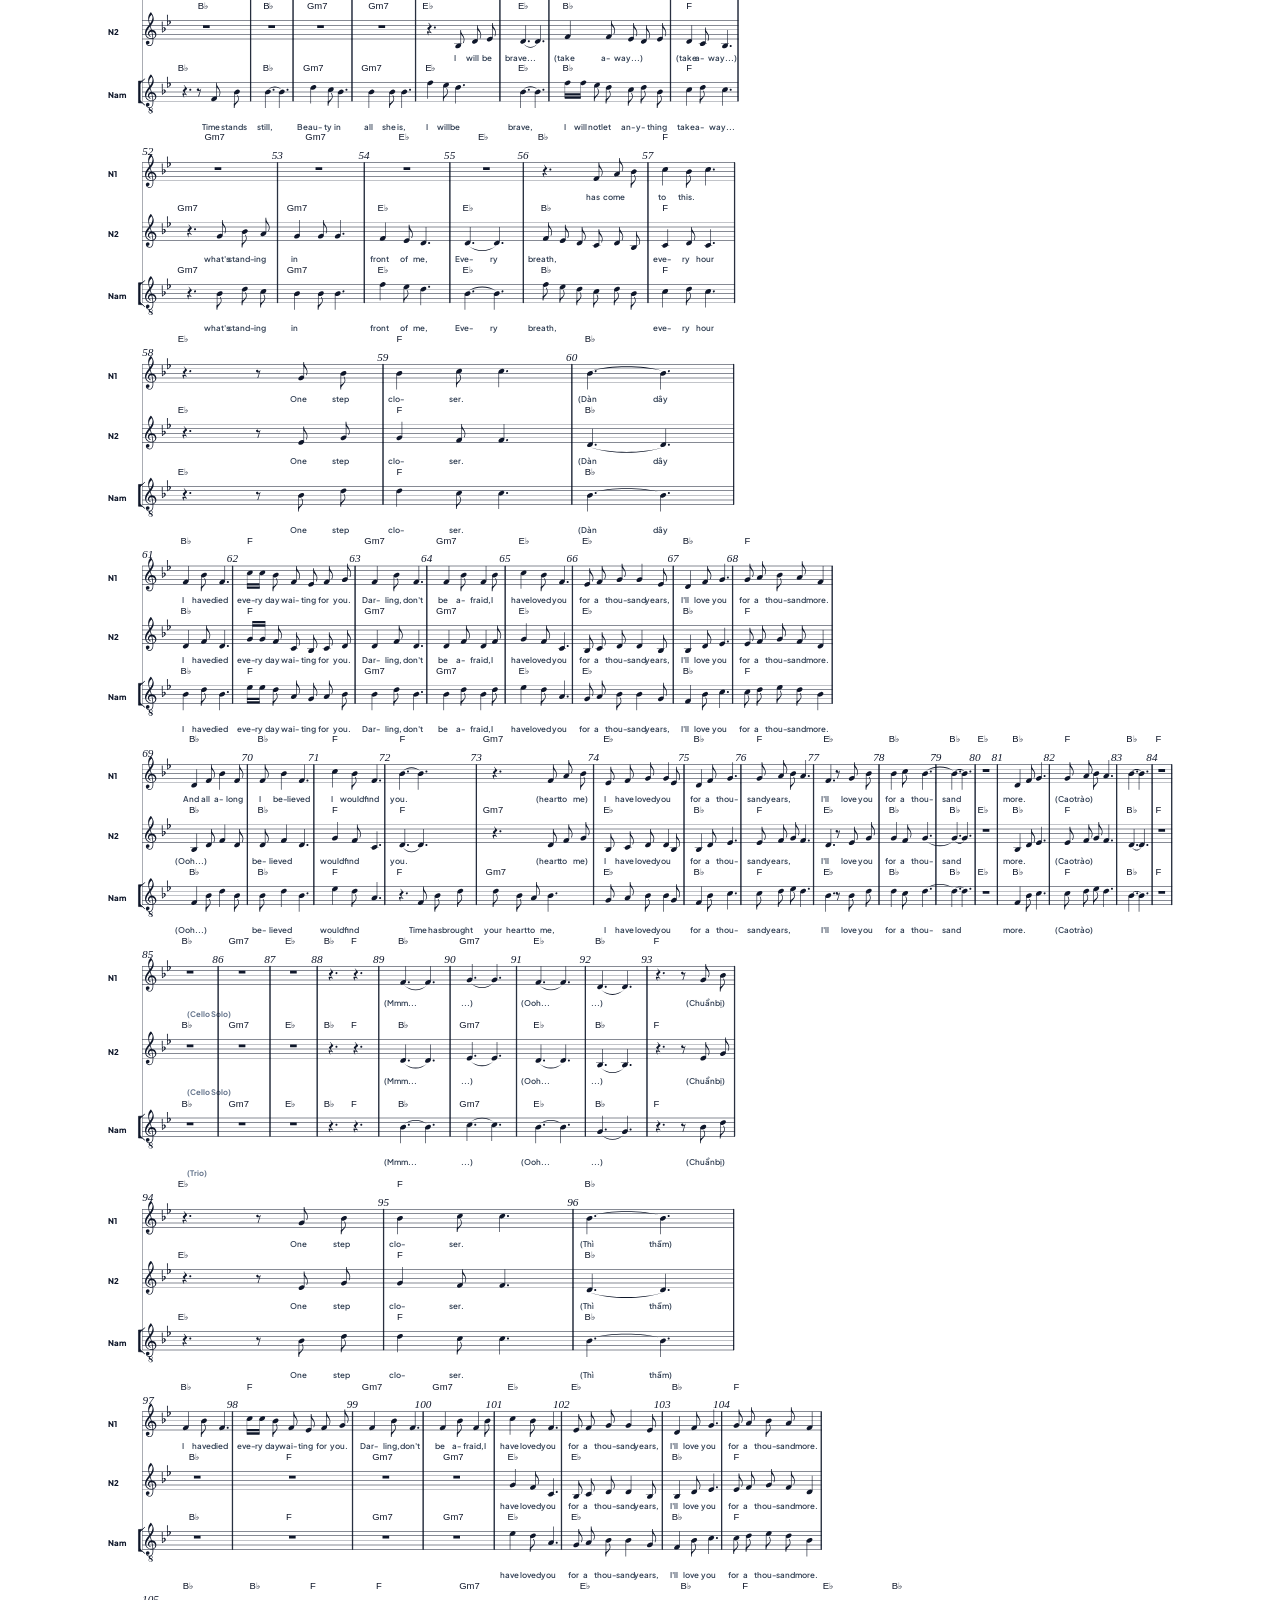
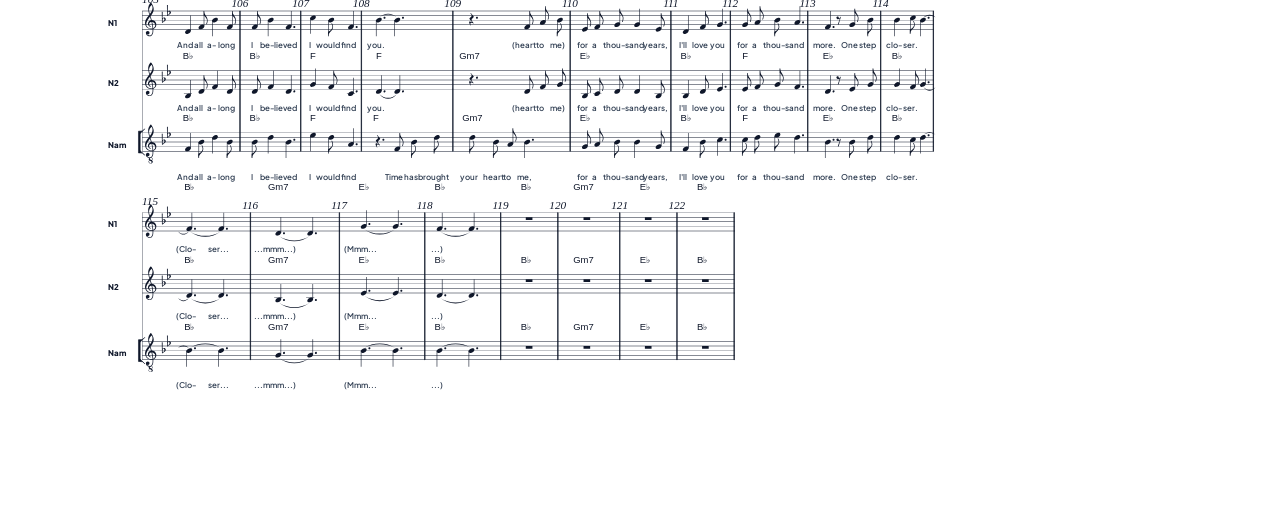
==== commit 8e8a5f7b: "refactor: simplify UI elements, shorten labels and streamline HUD lyrics screen" ====
--- a/index.html
+++ b/index.html
@@ -3,7 +3,7 @@
 <head>
   <meta charset="UTF-8">
   <meta name="viewport" content="width=device-width, initial-scale=1.0">
-  <title>A Thousand Years (Pt. 2) - Sheet Nhạc 3 Bè SAT & Máy Phát Đồng Bộ</title>
+  <title>A Thousand Years (Pt. 2) - SAT</title>
   <!-- ABCjs Basic Library -->
   <script src="abcjs-basic-min.js"></script>
   <!-- Google Fonts -->
@@ -24,21 +24,18 @@
     <!-- DECK HEADER -->
     <div class="deck-header">
       <div class="song-title-group">
-        <h1>🎼 A Thousand Years (Part 2)</h1>
+        <h1>A Thousand Years (Pt. 2)</h1>
         <div class="meta">
           <span>Christina Perri ft. Steve Kazee</span>
-          <span class="meta-tag">Tone B♭ Trưởng (2 Giáng)</span>
-          <span class="meta-tag">Nhịp 6/8</span>
-          <span class="meta-tag">Tempo: 50 BPM</span>
         </div>
       </div>
 
       <!-- SINGER LEGEND (3 BÈ SAT) -->
       <div class="vocal-legend">
-        <span class="legend-chip chip-soprano">🔴 Nữ 1 (Cao)</span>
-        <span class="legend-chip chip-alto">🟣 Nữ 2 (Trầm)</span>
-        <span class="legend-chip chip-tenor">🔵 Nam (Cao)</span>
-        <span class="legend-chip chip-trio">🟡 Tam ca 3 Bè (SAT)</span>
+        <span class="legend-chip chip-soprano">🔴 Nữ 1</span>
+        <span class="legend-chip chip-alto">🟣 Nữ 2</span>
+        <span class="legend-chip chip-tenor">🔵 Nam</span>
+        <span class="legend-chip chip-trio">🟡 Tam ca</span>
       </div>
     </div>
 
@@ -47,58 +44,47 @@
       <div class="transport-buttons">
         <button class="btn-play" id="btn-play" onclick="togglePlay()">
           <span id="play-icon">▶</span>
-          <span id="play-text">Phát Nhạc</span>
+          <span id="play-text">Phát</span>
         </button>
-        <button class="btn-ctrl" onclick="seekRelative(-5)" title="Tua lùi 5 giây">⏪ -5s</button>
-        <button class="btn-ctrl" onclick="seekRelative(5)" title="Tua tới 5 giây">⏩ +5s</button>
-        <button class="btn-ctrl" id="btn-loop" onclick="toggleLoop()" title="Lặp lại đoạn phân cảnh đang hát">🔁 Lặp Đoạn</button>
-        <button class="btn-ctrl" id="btn-autoscroll" onclick="toggleAutoScroll()" title="Bật/Tắt tự động cuộn sheet theo nhịp hát">📜 Cuộn: TẮT (Cố định)</button>
+        <button class="btn-ctrl" onclick="seekRelative(-5)" title="Tua -5s">⏪ 5s</button>
+        <button class="btn-ctrl" onclick="seekRelative(5)" title="Tua +5s">⏩ 5s</button>
+        <button class="btn-ctrl" id="btn-autoscroll" onclick="toggleAutoScroll()" title="Tự động cuộn theo sheet">📜 Cuộn: Tắt</button>
       </div>
 
       <div class="timeline-wrapper">
-        <div class="progress-bar-container" id="seek-bar" onclick="handleSeekClick(event)" title="Nhấn vào thanh để tua nhạc">
+        <div class="progress-bar-container" id="seek-bar" onclick="handleSeekClick(event)" title="Tua nhạc">
           <div class="progress-bar-fill" id="progress-bar"></div>
         </div>
         <div class="time-text" id="time-display">00:00 / 05:00</div>
-        <span class="audio-status-badge status-checking" id="audio-status" title="Trạng thái nguồn âm thanh">🎵 Audio: Đang nạp...</span>
       </div>
 
       <div class="right-tools">
-        <a href="A_Thousand_Years_Pt2_Sheet_Music_3Be_SAT.pdf" download class="btn-ctrl btn-download-pdf" title="Tải file Sheet Nhạc PDF chuẩn A4 tiết kiệm giấy">📥 Tải Sheet (PDF)</a>
-        <a href="download_sheet.html" target="_blank" class="btn-ctrl btn-print-page" title="Mở trang xem và in A4 riêng biệt">📄 Bản In A4</a>
         <div class="audio-mode-selector" id="audio-mode-group">
-          <button class="mode-btn active" id="btn-mode-vocal" onclick="switchAudioMode('vocal')" title="Phát bản Có Lời (300s)">🎤 Có Lời (Vocal)</button>
-          <button class="mode-btn" id="btn-mode-inst" onclick="switchAudioMode('instrumental')" title="Phát bản Beat Không Lời (300s)">🎵 Không Lời (Beat)</button>
-          <button class="mode-btn" id="btn-mode-video" onclick="switchAudioMode('video')" title="Phát bản Video Gốc (300s)">🎬 Video Gốc</button>
+          <button class="mode-btn active" id="btn-mode-vocal" onclick="switchAudioMode('vocal')">🎤 Có lời</button>
+          <button class="mode-btn" id="btn-mode-inst" onclick="switchAudioMode('instrumental')">🎵 Beat</button>
+          <button class="mode-btn" id="btn-mode-video" onclick="switchAudioMode('video')">🎬 Video</button>
         </div>
-        <button class="btn-ctrl btn-upload" onclick="document.getElementById('audio-file-input').click()" title="Chọn file nhạc từ máy tính nếu trình duyệt chặn nạp audio">📁 Chọn MP3</button>
         <div class="zoom-group">
-          <button class="zoom-btn" onclick="changeZoom(-0.1)" title="Thu nhỏ kích thước sheet">−</button>
+          <button class="zoom-btn" onclick="changeZoom(-0.1)" title="Thu nhỏ">−</button>
           <span class="zoom-text" id="zoom-text">100%</span>
-          <button class="zoom-btn" onclick="changeZoom(0.1)" title="Phóng to kích thước sheet">+</button>
+          <button class="zoom-btn" onclick="changeZoom(0.1)" title="Phóng to">+</button>
         </div>
-        <button class="btn-ctrl" onclick="window.print()" title="In sheet nhạc ra giấy hoặc xuất file PDF">🖨 In Sheet</button>
+        <a href="A_Thousand_Years_Pt2_Sheet_Music_3Be_SAT.pdf" download class="btn-ctrl btn-download-pdf" title="Tải PDF">📥 PDF</a>
+        <button class="btn-ctrl" onclick="window.print()" title="In sheet">🖨 In</button>
       </div>
     </div>
 
-    <!-- SECTION PILLS NAVIGATION -->
-    <div class="section-pills-bar" id="pills-container"></div>
-
     <!-- LIVE KARAOKE APP LYRIC SCREEN -->
     <div class="live-karaoke-hud" id="live-hud">
-      <div class="karaoke-side-tag">
-        <div id="hud-badge" class="hud-badge chip-intro">Nhạc dạo Piano</div>
-        <div class="hud-measure-tag" id="hud-m-tag">Ô nhịp: M1 / 122</div>
-      </div>
       <div class="karaoke-screen">
-        <div class="karaoke-line line-prev" id="hud-prev">...</div>
-        <div class="karaoke-line line-active" id="hud-lyric">Đang chờ phát nhạc... Bấm "Phát Nhạc" để bắt đầu theo dõi sheet.</div>
-        <div class="karaoke-line line-next" id="hud-next">Chuẩn bị: Verse 1A (Nữ 1 Cao) lúc 00:20</div>
+        <div class="karaoke-line line-prev" id="hud-prev"></div>
+        <div class="karaoke-line line-active" id="hud-lyric">Sẵn sàng...</div>
+        <div class="karaoke-line line-next" id="hud-next">The day we met (00:20)</div>
       </div>
       <div class="karaoke-voice-split" id="hud-voice-split">
-        <div class="split-item voice-sop" id="split-sop"><span class="badge-dot dot-sop"></span> N1 (Cao): <span>-</span></div>
-        <div class="split-item voice-alt" id="split-alt"><span class="badge-dot dot-alt"></span> N2 (Trầm): <span>-</span></div>
-        <div class="split-item voice-ten" id="split-ten"><span class="badge-dot dot-ten"></span> Nam (Cao): <span>-</span></div>
+        <div class="split-item voice-sop" id="split-sop"><span class="badge-dot dot-sop"></span> N1: <span>—</span></div>
+        <div class="split-item voice-alt" id="split-alt"><span class="badge-dot dot-alt"></span> N2: <span>—</span></div>
+        <div class="split-item voice-ten" id="split-ten"><span class="badge-dot dot-ten"></span> Nam: <span>—</span></div>
       </div>
     </div>
   </header>
@@ -115,4 +101,3 @@
   <script src="app.js"></script>
 </body>
 </html>
-
--- a/app.css
+++ b/app.css
@@ -273,85 +273,20 @@
 }
 
 /* SECTION PILLS BAR */
-.section-pills-bar {
-  padding: 6px 20px;
-  display: flex;
-  align-items: center;
-  gap: 5px;
-  overflow-x: auto;
-  background: #ffffff;
-  border-top: 1px solid #f1f5f9;
-  white-space: nowrap;
-  scrollbar-width: thin;
-}
-
-.sec-pill {
-  display: inline-flex;
-  align-items: center;
-  gap: 5px;
-  padding: 3px 10px;
-  border-radius: 9999px;
-  border: 1px solid #e2e8f0;
-  background: #ffffff;
-  color: #475569;
-  font-size: 0.72rem;
-  font-weight: 700;
-  cursor: pointer;
-  transition: all 0.15s ease;
-  flex-shrink: 0;
-}
-
-.sec-pill:hover {
-  border-color: #cbd5e1;
-  background: #f1f5f9;
-  color: #0f172a;
-}
-
-.sec-pill.active {
-  background: #0f172a;
-  color: #ffffff;
-  border-color: #0f172a;
-  box-shadow: 0 2px 5px rgba(15, 23, 42, 0.2);
-}
 
 /* LIVE KARAOKE APP LYRICS HUD SCREEN (SPOTIFY / APPLE MUSIC STYLE) */
 .live-karaoke-hud {
-  background: #090d16;
-  color: #ffffff;
-  padding: 8px 20px;
+  background: #080c14;
+  color: #ffffff;
+  padding: 10px 24px;
   border-top: 1px solid rgba(255, 255, 255, 0.08);
   border-bottom: 3px solid #f59e0b;
   display: grid;
-  grid-template-columns: 220px 1fr 300px;
-  gap: 16px;
+  grid-template-columns: 1fr 320px;
+  gap: 20px;
   align-items: center;
   transition: border-bottom-color 0.25s ease;
   box-shadow: 0 4px 20px rgba(0, 0, 0, 0.4), inset 0 1px 3px rgba(255, 255, 255, 0.05);
-}
-
-.karaoke-side-tag {
-  display: flex;
-  flex-direction: column;
-  gap: 6px;
-}
-
-.karaoke-side-tag .hud-badge {
-  display: inline-flex;
-  align-items: center;
-  font-size: 0.76rem;
-  font-weight: 700;
-  padding: 3px 9px;
-  border-radius: 6px;
-  white-space: nowrap;
-  width: fit-content;
-}
-
-.hud-measure-tag {
-  font-size: 0.74rem;
-  font-weight: 700;
-  color: #94a3b8;
-  letter-spacing: 0.02em;
-  font-variant-numeric: tabular-nums;
 }
 
 .karaoke-screen {
@@ -452,10 +387,10 @@
 
 /* SHEET MUSIC PAPER AREA - PURE CLEAN WHITE */
 .sheet-wrapper {
-  max-width: 98vw;
-  width: 98%;
-  margin: 6px auto 50px auto;
-  padding: 0 8px;
+  max-width: 1140px;
+  width: 100%;
+  margin: 18px auto 60px auto;
+  padding: 0 16px;
   background: #ffffff;
 }
 
@@ -486,7 +421,6 @@
   margin: 0 auto;
   cursor: pointer;
   background: #ffffff;
-  width: 100% !important;
   max-width: 100% !important;
   height: auto !important;
 }
@@ -623,7 +557,6 @@
   filter: drop-shadow(0 0 3px rgba(217, 119, 6, 0.5));
 }
 
-
 /* HIGH-CONTRAST APP-STYLE KARAOKE LYRIC TEXT HIGHLIGHTS */
 text.abcjs-lyric.live-soprano, .live-soprano text.abcjs-lyric {
   fill: #e11d48 !important;
@@ -655,7 +588,7 @@
   .top-deck { display: none !important; }
   body { background: #ffffff !important; }
   .sheet-wrapper { max-width: 100% !important; margin: 0 !important; padding: 0 !important; }
-  .sheet-paper-card { padding: 0 !important; }
+  .sheet-paper-card { padding: 0 !important; box-shadow: none !important; border: none !important; }
 }
 
 /* RESPONSIVE */
@@ -663,7 +596,6 @@
   .deck-header { padding: 6px 12px; }
   .controls-row { padding: 6px 12px; }
   .live-karaoke-hud { grid-template-columns: 1fr; gap: 8px; padding: 8px 12px; }
-  .karaoke-side-tag { flex-direction: row; justify-content: space-between; align-items: center; }
   .karaoke-voice-split { display: none; }
 }
 
@@ -723,40 +655,6 @@
   transition: all 0.12s ease-out;
 }
 
-/* ENHANCED LIVE KARAOKE HUD SCREEN */
-.live-karaoke-hud {
-  background: #080c14;
-  color: #ffffff;
-  padding: 10px 20px;
-  border-top: 1px solid rgba(255, 255, 255, 0.08);
-  border-bottom: 3px solid #f59e0b;
-  display: grid;
-  grid-template-columns: 240px 1fr 340px;
-  gap: 16px;
-  align-items: center;
-  transition: border-bottom-color 0.25s ease;
-  box-shadow: 0 4px 20px rgba(0, 0, 0, 0.4), inset 0 1px 3px rgba(255, 255, 255, 0.05);
-}
-
-.karaoke-side-tag .hud-badge {
-  display: inline-flex;
-  align-items: center;
-  font-size: 0.95rem;
-  font-weight: 800;
-  padding: 5px 12px;
-  border-radius: 8px;
-  white-space: nowrap;
-  width: fit-content;
-  box-shadow: 0 2px 8px rgba(0, 0, 0, 0.3);
-}
-
-.hud-measure-tag {
-  font-size: 0.8rem;
-  color: #94a3b8;
-  font-weight: 700;
-  margin-top: 2px;
-}
-
 .line-active {
   font-size: 1.55rem;
   font-weight: 800;
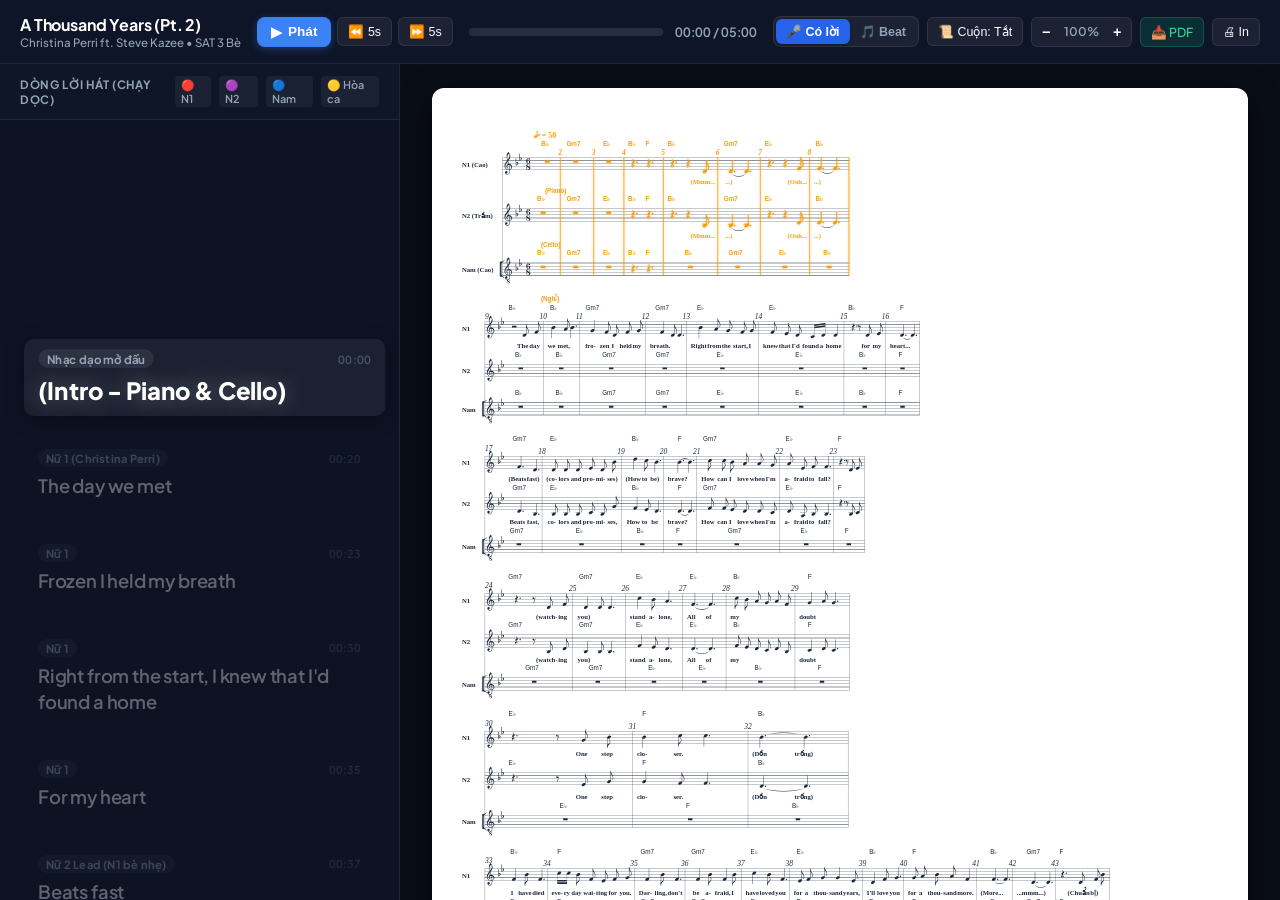
==== commit c6d8c0b2: "feat: redesign two-column vertical lyrics stream, sync phrase highlight on sheet music, realign time" ====
--- a/index.html
+++ b/index.html
@@ -3,7 +3,7 @@
 <head>
   <meta charset="UTF-8">
   <meta name="viewport" content="width=device-width, initial-scale=1.0">
-  <title>A Thousand Years (Pt. 2) - SAT</title>
+  <title>A Thousand Years (Pt. 2) - SAT 3 Bè</title>
   <!-- ABCjs Basic Library -->
   <script src="abcjs-basic-min.js"></script>
   <!-- Google Fonts -->
@@ -17,86 +17,76 @@
 <body>
   <!-- AUDIO PLAYER -->
   <audio id="audio-player" src="vocal.mp3" preload="auto"></audio>
-  <input type="file" id="audio-file-input" accept="audio/*" style="display:none">
 
-  <!-- TOP DECK: STICKY HEADER, CONTROLS & LIVE KARAOKE HUD -->
-  <header class="top-deck">
-    <!-- DECK HEADER -->
-    <div class="deck-header">
-      <div class="song-title-group">
-        <h1>A Thousand Years (Pt. 2)</h1>
-        <div class="meta">
-          <span>Christina Perri ft. Steve Kazee</span>
-        </div>
+  <!-- TOP BAR: MINIMAL CONTROLS -->
+  <header class="top-bar">
+    <div class="top-bar-left">
+      <div class="song-header">
+        <h1 class="song-title">A Thousand Years (Pt. 2)</h1>
+        <span class="song-artist">Christina Perri ft. Steve Kazee • SAT 3 Bè</span>
       </div>
-
-      <!-- SINGER LEGEND (3 BÈ SAT) -->
-      <div class="vocal-legend">
-        <span class="legend-chip chip-soprano">🔴 Nữ 1</span>
-        <span class="legend-chip chip-alto">🟣 Nữ 2</span>
-        <span class="legend-chip chip-tenor">🔵 Nam</span>
-        <span class="legend-chip chip-trio">🟡 Tam ca</span>
+      <div class="transport-group">
+        <button class="btn-play" id="btn-play" onclick="togglePlay()" title="Phát / Dừng">
+          <span id="play-icon">▶</span>
+          <span id="play-text">Phát</span>
+        </button>
+        <button class="btn-tool" onclick="seekRelative(-5)" title="Tua lùi 5s">⏪ 5s</button>
+        <button class="btn-tool" onclick="seekRelative(5)" title="Tua tới 5s">⏩ 5s</button>
       </div>
     </div>
 
-    <!-- CONTROLS ROW -->
-    <div class="controls-row">
-      <div class="transport-buttons">
-        <button class="btn-play" id="btn-play" onclick="togglePlay()">
-          <span id="play-icon">▶</span>
-          <span id="play-text">Phát</span>
-        </button>
-        <button class="btn-ctrl" onclick="seekRelative(-5)" title="Tua -5s">⏪ 5s</button>
-        <button class="btn-ctrl" onclick="seekRelative(5)" title="Tua +5s">⏩ 5s</button>
-        <button class="btn-ctrl" id="btn-autoscroll" onclick="toggleAutoScroll()" title="Tự động cuộn theo sheet">📜 Cuộn: Tắt</button>
+    <!-- TIMELINE & PROGRESS -->
+    <div class="top-bar-center">
+      <div class="seek-container" id="seek-bar" onclick="handleSeekClick(event)" title="Tua đến vị trí">
+        <div class="seek-progress" id="progress-bar"></div>
       </div>
-
-      <div class="timeline-wrapper">
-        <div class="progress-bar-container" id="seek-bar" onclick="handleSeekClick(event)" title="Tua nhạc">
-          <div class="progress-bar-fill" id="progress-bar"></div>
-        </div>
-        <div class="time-text" id="time-display">00:00 / 05:00</div>
-      </div>
-
-      <div class="right-tools">
-        <div class="audio-mode-selector" id="audio-mode-group">
-          <button class="mode-btn active" id="btn-mode-vocal" onclick="switchAudioMode('vocal')">🎤 Có lời</button>
-          <button class="mode-btn" id="btn-mode-inst" onclick="switchAudioMode('instrumental')">🎵 Beat</button>
-          <button class="mode-btn" id="btn-mode-video" onclick="switchAudioMode('video')">🎬 Video</button>
-        </div>
-        <div class="zoom-group">
-          <button class="zoom-btn" onclick="changeZoom(-0.1)" title="Thu nhỏ">−</button>
-          <span class="zoom-text" id="zoom-text">100%</span>
-          <button class="zoom-btn" onclick="changeZoom(0.1)" title="Phóng to">+</button>
-        </div>
-        <a href="A_Thousand_Years_Pt2_Sheet_Music_3Be_SAT.pdf" download class="btn-ctrl btn-download-pdf" title="Tải PDF">📥 PDF</a>
-        <button class="btn-ctrl" onclick="window.print()" title="In sheet">🖨 In</button>
-      </div>
+      <div class="time-readout" id="time-display">00:00 / 05:00</div>
     </div>
 
-    <!-- LIVE KARAOKE APP LYRIC SCREEN -->
-    <div class="live-karaoke-hud" id="live-hud">
-      <div class="karaoke-screen">
-        <div class="karaoke-line line-prev" id="hud-prev"></div>
-        <div class="karaoke-line line-active" id="hud-lyric">Sẵn sàng...</div>
-        <div class="karaoke-line line-next" id="hud-next">The day we met (00:20)</div>
+    <!-- RIGHT TOOLS -->
+    <div class="top-bar-right">
+      <div class="audio-switcher">
+        <button class="mode-btn active" id="btn-mode-vocal" onclick="switchAudioMode('vocal')">🎤 Có lời</button>
+        <button class="mode-btn" id="btn-mode-inst" onclick="switchAudioMode('instrumental')">🎵 Beat</button>
       </div>
-      <div class="karaoke-voice-split" id="hud-voice-split">
-        <div class="split-item voice-sop" id="split-sop"><span class="badge-dot dot-sop"></span> N1: <span>—</span></div>
-        <div class="split-item voice-alt" id="split-alt"><span class="badge-dot dot-alt"></span> N2: <span>—</span></div>
-        <div class="split-item voice-ten" id="split-ten"><span class="badge-dot dot-ten"></span> Nam: <span>—</span></div>
+      <button class="btn-tool" id="btn-autoscroll" onclick="toggleAutoScroll()" title="Tự động cuộn theo bài">📜 Cuộn: Tắt</button>
+      <div class="zoom-controls">
+        <button class="btn-zoom" onclick="changeZoom(-0.1)" title="Thu nhỏ sheet">−</button>
+        <span class="zoom-level" id="zoom-text">100%</span>
+        <button class="btn-zoom" onclick="changeZoom(0.1)" title="Phóng to sheet">+</button>
       </div>
+      <a href="A_Thousand_Years_Pt2_Sheet_Music_3Be_SAT.pdf" download class="btn-tool btn-pdf" title="Tải PDF khổ A4 chuẩn">📥 PDF</a>
+      <button class="btn-tool" onclick="window.print()" title="In bản nhạc">🖨 In</button>
     </div>
   </header>
 
-  <!-- SHEET MUSIC SCORE DISPLAY -->
-  <main class="sheet-wrapper">
-    <div class="sheet-paper-card">
-      <div id="sheet-paper"></div>
-    </div>
+  <!-- MAIN 2-COLUMN WORKSPACE: LEFT = VERTICAL LYRICS, RIGHT = SHEET MUSIC -->
+  <main class="main-workspace">
+    <!-- LEFT COLUMN: VERTICAL LYRICS STREAM (SPOTIFY / APPLE MUSIC STYLE) -->
+    <section class="lyrics-column" id="lyrics-column-panel">
+      <div class="column-header">
+        <span class="header-tag">DÒNG LỜI HÁT (CHẠY DỌC)</span>
+        <div class="legend-mini">
+          <span class="dot-legend dot-n1" title="Nữ 1 (Christina Perri)">🔴 N1</span>
+          <span class="dot-legend dot-n2" title="Nữ 2 (Trầm)">🟣 N2</span>
+          <span class="dot-legend dot-nam" title="Nam (Steve Kazee)">🔵 Nam</span>
+          <span class="dot-legend dot-trio" title="Tam ca / Song ca">🟡 Hòa ca</span>
+        </div>
+      </div>
+      <div class="lyrics-stream" id="lyrics-stream">
+        <!-- Rendered dynamically by app.js -->
+      </div>
+    </section>
+
+    <!-- RIGHT COLUMN: SHEET MUSIC (3-STAVE SAT SCORE) -->
+    <section class="sheet-column" id="sheet-column-panel">
+      <div class="sheet-paper-container">
+        <div id="sheet-paper"></div>
+      </div>
+    </section>
   </main>
 
-  <!-- APPLICATION SCRIPTS -->
+  <!-- SCRIPTS -->
   <script src="data.js"></script>
   <script src="app.js"></script>
 </body>
--- a/app.css
+++ b/app.css
@@ -1,30 +1,25 @@
+/* Master Stylesheet - A Thousand Years (Pt. 2) SAT 3-Voice Player */
+
 :root {
-  --bg-app: #ffffff;
-  --bg-card: #ffffff;
-  --border-card: #e2e8f0;
-  --text-main: #0f172a;
-  --text-muted: #64748b;
-  --text-sub: #334155;
-
-  --color-soprano: #e11d48;
-  --bg-soprano: #ffe4e6;
-  --border-soprano: #f43f5e;
-
-  --color-alto: #7c3aed;
-  --bg-alto: #ede9fe;
-  --border-alto: #8b5cf6;
-
-  --color-tenor: #0284c7;
-  --bg-tenor: #e0f2fe;
-  --border-tenor: #0ea5e9;
-
-  --color-trio: #d97706;
-  --bg-trio: #fef3c7;
-  --border-trio: #f59e0b;
-
-  --color-intro: #475569;
-  --bg-intro: #f1f5f9;
-  --border-intro: #94a3b8;
+  --bg-main: #0b0f19;
+  --bg-card: #131b2e;
+  --bg-deck: rgba(15, 23, 42, 0.95);
+  --border-subtle: rgba(255, 255, 255, 0.08);
+  --border-accent: rgba(255, 255, 255, 0.16);
+
+  --color-soprano: #f43f5e; /* Rose / Nữ 1 */
+  --color-alto: #a855f7;    /* Purple / Nữ 2 */
+  --color-tenor: #0ea5e9;   /* Sky Blue / Nam */
+  --color-trio: #f59e0b;    /* Amber / Hòa ca */
+  --color-climax: #ef4444;  /* Vivid Red / Cao trào */
+  --color-intro: #64748b;   /* Slate / Nhạc dạo */
+
+  --text-main: #f8fafc;
+  --text-muted: #94a3b8;
+  --text-dim: #475569;
+
+  --font-sans: 'Plus Jakarta Sans', system-ui, -apple-system, sans-serif;
+  --font-serif: 'Playfair Display', Georgia, serif;
 }
 
 * {
@@ -34,760 +29,635 @@
 }
 
 body {
-  font-family: "Plus Jakarta Sans", -apple-system, BlinkMacSystemFont, "Segoe UI", Roboto, sans-serif;
-  background: #ffffff;
+  font-family: var(--font-sans);
+  background: var(--bg-main);
   color: var(--text-main);
-  line-height: 1.5;
-  min-height: 100vh;
+  height: 100vh;
+  overflow: hidden;
+  display: flex;
+  flex-direction: column;
   -webkit-font-smoothing: antialiased;
 }
 
-/* TOP STICKY HEADER & CONTROLS */
-.top-deck {
-  position: sticky;
-  top: 0;
+/* ========================================================
+   TOP BAR: MINIMAL TRANSPORT & CONTROLS
+   ======================================================== */
+.top-bar {
+  height: 64px;
+  background: var(--bg-deck);
+  backdrop-filter: blur(16px);
+  -webkit-backdrop-filter: blur(16px);
+  border-bottom: 1px solid var(--border-subtle);
+  display: flex;
+  align-items: center;
+  justify-content: space-between;
+  padding: 0 20px;
+  gap: 16px;
   z-index: 100;
-  background: #ffffff;
-  border-bottom: 2px solid #cbd5e1;
-  box-shadow: 0 4px 14px rgba(15, 23, 42, 0.08);
-}
-
-.deck-header {
-  padding: 4px 16px;
-  display: flex;
-  flex-wrap: wrap;
-  align-items: center;
-  justify-content: space-between;
-  gap: 12px;
-  border-bottom: 1px solid #f1f5f9;
-}
-
-.song-title-group h1 {
-  font-size: 1.15rem;
-  font-weight: 800;
+  flex-shrink: 0;
+}
+
+.top-bar-left {
+  display: flex;
+  align-items: center;
+  gap: 16px;
+  min-width: 340px;
+}
+
+.song-header {
+  display: flex;
+  flex-direction: column;
+}
+
+.song-title {
+  font-size: 1rem;
+  font-weight: 700;
+  letter-spacing: -0.01em;
+  color: #fff;
+  white-space: nowrap;
+}
+
+.song-artist {
+  font-size: 0.72rem;
+  font-weight: 500;
+  color: var(--text-muted);
+  white-space: nowrap;
+}
+
+.transport-group {
+  display: flex;
+  align-items: center;
+  gap: 6px;
+}
+
+.btn-play {
+  display: inline-flex;
+  align-items: center;
+  gap: 6px;
+  background: #3b82f6;
+  color: #fff;
+  border: none;
+  border-radius: 8px;
+  padding: 7px 14px;
+  font-size: 0.85rem;
+  font-weight: 600;
+  cursor: pointer;
+  transition: all 0.2s ease;
+  box-shadow: 0 2px 8px rgba(59, 130, 246, 0.35);
+}
+
+.btn-play:hover {
+  background: #2563eb;
+  transform: translateY(-1px);
+}
+
+.btn-play:active {
+  transform: translateY(0);
+}
+
+.btn-tool {
+  background: rgba(255, 255, 255, 0.06);
+  border: 1px solid var(--border-subtle);
   color: var(--text-main);
-  letter-spacing: -0.02em;
-  display: flex;
-  align-items: center;
-  gap: 8px;
-}
-
-.song-title-group .meta {
-  display: flex;
-  flex-wrap: wrap;
-  align-items: center;
-  gap: 8px;
-  font-size: 0.76rem;
-  color: var(--text-muted);
-  margin-top: 2px;
-}
-
-.meta-tag {
-  background: #f1f5f9;
-  padding: 2px 7px;
-  border-radius: 4px;
-  font-weight: 600;
-  color: var(--text-sub);
-}
-
-/* VOCAL LEGEND */
-.vocal-legend {
-  display: flex;
-  flex-wrap: wrap;
-  align-items: center;
-  gap: 6px;
-}
-
-.legend-chip {
-  font-size: 0.74rem;
-  font-weight: 700;
-  padding: 3px 8px;
-  border-radius: 5px;
-  display: inline-flex;
-  align-items: center;
-  gap: 4px;
-}
-
-.chip-soprano { background: var(--bg-soprano); color: var(--color-soprano); border: 1px solid var(--border-soprano); }
-.chip-alto    { background: var(--bg-alto); color: var(--color-alto); border: 1px solid var(--border-alto); }
-.chip-tenor   { background: var(--bg-tenor); color: var(--color-tenor); border: 1px solid var(--border-tenor); }
-.chip-trio    { background: var(--bg-trio); color: var(--color-trio); border: 1px solid var(--border-trio); }
-.chip-duet    { background: #fef3c7; color: #b45309; border: 1px solid #fcd34d; }
-.chip-climax  { background: #fee2e2; color: #b91c1c; border: 1px solid #fca5a5; }
-.chip-intro   { background: var(--bg-intro); color: var(--color-intro); border: 1px solid var(--border-intro); }
-
-/* CONTROLS ROW */
-.controls-row {
-  padding: 4px 16px;
-  display: flex;
-  flex-wrap: wrap;
-  align-items: center;
-  justify-content: space-between;
-  gap: 12px;
-}
-
-.transport-buttons {
-  display: flex;
-  align-items: center;
-  gap: 6px;
-}
-
-.btn-play {
-  background: #0f172a;
-  color: #ffffff;
-  border: none;
-  padding: 7px 16px;
-  border-radius: 7px;
-  font-weight: 700;
-  font-size: 0.84rem;
-  cursor: pointer;
-  display: inline-flex;
-  align-items: center;
-  gap: 6px;
-  transition: all 0.15s ease;
-  box-shadow: 0 2px 5px rgba(15, 23, 42, 0.2);
-}
-
-.btn-play:hover {
-  background: #334155;
-  transform: translateY(-1px);
-}
-
-.btn-ctrl {
-  background: #ffffff;
-  border: 1px solid #cbd5e1;
-  padding: 6px 11px;
-  border-radius: 7px;
+  border-radius: 6px;
+  padding: 6px 10px;
   font-size: 0.78rem;
-  font-weight: 600;
-  color: var(--text-sub);
+  font-weight: 500;
   cursor: pointer;
   transition: all 0.15s ease;
-}
-
-.btn-ctrl:hover {
-  background: #f1f5f9;
-  border-color: #94a3b8;
-  color: var(--text-main);
-}
-
-.btn-ctrl.active {
-  background: #0f172a;
-  color: #ffffff;
-  border-color: #0f172a;
-}
-
-.btn-upload {
-  background: #f8fafc;
-  color: #0284c7;
-  border-color: #bae6fd;
-}
-.btn-upload:hover {
-  background: #e0f2fe;
-  border-color: #0284c7;
-}
-
-/* TIMELINE */
-.timeline-wrapper {
+  white-space: nowrap;
+  text-decoration: none;
+  display: inline-flex;
+  align-items: center;
+  gap: 4px;
+}
+
+.btn-tool:hover {
+  background: rgba(255, 255, 255, 0.12);
+  border-color: var(--border-accent);
+}
+
+.btn-tool.active {
+  background: rgba(59, 130, 246, 0.25);
+  border-color: #3b82f6;
+  color: #60a5fa;
+}
+
+/* Timeline & Progress Bar */
+.top-bar-center {
   flex: 1;
-  min-width: 240px;
-  display: flex;
-  align-items: center;
-  gap: 10px;
-}
-
-.progress-bar-container {
-  position: relative;
+  max-width: 620px;
+  display: flex;
+  align-items: center;
+  gap: 12px;
+}
+
+.seek-container {
   flex: 1;
   height: 8px;
-  background: #e2e8f0;
-  border-radius: 9999px;
+  background: rgba(255, 255, 255, 0.1);
+  border-radius: 999px;
+  position: relative;
   cursor: pointer;
   overflow: hidden;
-}
-
-.progress-bar-fill {
+  transition: height 0.15s ease;
+}
+
+.seek-container:hover {
+  height: 10px;
+}
+
+.seek-progress {
   position: absolute;
   left: 0;
   top: 0;
   bottom: 0;
   width: 0%;
-  background: linear-gradient(90deg, #2563eb, #3b82f6);
-  border-radius: 9999px;
+  background: linear-gradient(90deg, #3b82f6, #06b6d4);
+  border-radius: 999px;
   transition: width 0.05s linear;
 }
 
-.time-text {
+.time-readout {
   font-size: 0.8rem;
+  font-variant-numeric: tabular-nums;
+  color: var(--text-muted);
+  font-weight: 600;
+  white-space: nowrap;
+}
+
+/* Right Tools */
+.top-bar-right {
+  display: flex;
+  align-items: center;
+  gap: 8px;
+}
+
+.audio-switcher {
+  display: flex;
+  background: rgba(255, 255, 255, 0.06);
+  border-radius: 8px;
+  padding: 2px;
+  border: 1px solid var(--border-subtle);
+}
+
+.mode-btn {
+  background: transparent;
+  border: none;
+  color: var(--text-muted);
+  font-size: 0.78rem;
+  font-weight: 600;
+  padding: 5px 10px;
+  border-radius: 6px;
+  cursor: pointer;
+  transition: all 0.2s ease;
+  white-space: nowrap;
+}
+
+.mode-btn:hover {
+  color: #fff;
+}
+
+.mode-btn.active {
+  background: #2563eb;
+  color: #fff;
+  box-shadow: 0 1px 4px rgba(0, 0, 0, 0.3);
+}
+
+.zoom-controls {
+  display: flex;
+  align-items: center;
+  background: rgba(255, 255, 255, 0.06);
+  border: 1px solid var(--border-subtle);
+  border-radius: 6px;
+  padding: 2px;
+}
+
+.btn-zoom {
+  background: transparent;
+  border: none;
+  color: var(--text-main);
+  width: 24px;
+  height: 24px;
+  font-size: 0.9rem;
   font-weight: 700;
-  color: #475569;
-  font-variant-numeric: tabular-nums;
-  min-width: 90px;
-  text-align: right;
-}
-
-.audio-status-badge {
+  cursor: pointer;
+  border-radius: 4px;
+  display: flex;
+  align-items: center;
+  justify-content: center;
+}
+
+.btn-zoom:hover {
+  background: rgba(255, 255, 255, 0.12);
+}
+
+.zoom-level {
+  font-size: 0.75rem;
+  font-weight: 600;
+  color: var(--text-muted);
+  padding: 0 6px;
+}
+
+.btn-pdf {
+  background: rgba(16, 185, 129, 0.15);
+  border-color: rgba(16, 185, 129, 0.3);
+  color: #34d399;
+}
+
+.btn-pdf:hover {
+  background: rgba(16, 185, 129, 0.25);
+}
+
+/* ========================================================
+   MAIN WORKSPACE: 2 COLUMNS (LEFT: LYRICS, RIGHT: SHEET)
+   ======================================================== */
+.main-workspace {
+  flex: 1;
+  display: grid;
+  grid-template-columns: 400px 1fr;
+  height: calc(100vh - 64px);
+  overflow: hidden;
+}
+
+/* ========================================================
+   LEFT COLUMN: VERTICAL LYRICS STREAM
+   ======================================================== */
+.lyrics-column {
+  background: rgba(15, 23, 42, 0.6);
+  border-right: 1px solid var(--border-subtle);
+  display: flex;
+  flex-direction: column;
+  height: 100%;
+  position: relative;
+  overflow: hidden;
+}
+
+.column-header {
+  padding: 12px 20px;
+  border-bottom: 1px solid var(--border-subtle);
+  display: flex;
+  align-items: center;
+  justify-content: space-between;
+  background: rgba(15, 23, 42, 0.8);
+  flex-shrink: 0;
+}
+
+.header-tag {
   font-size: 0.72rem;
   font-weight: 700;
-  padding: 2px 7px;
+  letter-spacing: 0.06em;
+  color: var(--text-muted);
+}
+
+.legend-mini {
+  display: flex;
+  align-items: center;
+  gap: 8px;
+}
+
+.dot-legend {
+  font-size: 0.68rem;
+  font-weight: 600;
+  color: var(--text-muted);
+  padding: 2px 6px;
+  background: rgba(255, 255, 255, 0.05);
   border-radius: 4px;
-  white-space: nowrap;
-}
-.status-ready { background: #dcfce7; color: #166534; border: 1px solid #bbf7d0; }
-.status-checking { background: #fef9c3; color: #854d0e; border: 1px solid #fef08a; }
-.status-fallback { background: #fee2e2; color: #991b1b; border: 1px solid #fecaca; }
-
-.right-tools {
-  display: flex;
-  align-items: center;
+}
+
+/* Lyrics Scrollable Stream */
+.lyrics-stream {
+  flex: 1;
+  overflow-y: auto;
+  scroll-behavior: smooth;
+  padding: 220px 24px;
+  display: flex;
+  flex-direction: column;
+  gap: 24px;
+  scrollbar-width: thin;
+  scrollbar-color: rgba(255, 255, 255, 0.15) transparent;
+}
+
+.lyrics-stream::-webkit-scrollbar {
+  width: 6px;
+}
+
+.lyrics-stream::-webkit-scrollbar-thumb {
+  background: rgba(255, 255, 255, 0.15);
+  border-radius: 4px;
+}
+
+/* Individual Lyric Item */
+.lyric-item {
+  cursor: pointer;
+  border-radius: 10px;
+  padding: 10px 14px;
+  transition: all 0.3s cubic-bezier(0.16, 1, 0.3, 1);
+  display: flex;
+  flex-direction: column;
+  gap: 6px;
+  opacity: 0.35;
+  filter: blur(0.2px);
+  user-select: none;
+}
+
+.lyric-item:hover {
+  opacity: 0.75;
+  filter: none;
+  background: rgba(255, 255, 255, 0.03);
+}
+
+.lyric-meta-row {
+  display: flex;
+  align-items: center;
+  justify-content: space-between;
   gap: 8px;
 }
 
-.zoom-group {
+.singer-pill {
+  font-size: 0.7rem;
+  font-weight: 700;
+  padding: 2px 8px;
+  border-radius: 999px;
+  background: rgba(255, 255, 255, 0.08);
+  color: var(--text-muted);
+  letter-spacing: 0.02em;
   display: inline-flex;
   align-items: center;
-  border: 1px solid #cbd5e1;
-  border-radius: 6px;
-  overflow: hidden;
-  background: #ffffff;
-}
-
-.zoom-btn {
-  border: none;
-  background: #f8fafc;
-  padding: 5px 9px;
-  font-size: 0.82rem;
-  font-weight: 700;
-  cursor: pointer;
-  color: #334155;
-  transition: background 0.15s;
-}
-
-.zoom-btn:hover { background: #e2e8f0; }
-
-.zoom-text {
-  padding: 0 7px;
-  font-size: 0.76rem;
-  font-weight: 700;
-  color: #334155;
-}
-
-/* SECTION PILLS BAR */
-
-/* LIVE KARAOKE APP LYRICS HUD SCREEN (SPOTIFY / APPLE MUSIC STYLE) */
-.live-karaoke-hud {
-  background: #080c14;
-  color: #ffffff;
-  padding: 10px 24px;
-  border-top: 1px solid rgba(255, 255, 255, 0.08);
-  border-bottom: 3px solid #f59e0b;
-  display: grid;
-  grid-template-columns: 1fr 320px;
-  gap: 20px;
-  align-items: center;
-  transition: border-bottom-color 0.25s ease;
-  box-shadow: 0 4px 20px rgba(0, 0, 0, 0.4), inset 0 1px 3px rgba(255, 255, 255, 0.05);
-}
-
-.karaoke-screen {
-  display: flex;
-  flex-direction: column;
-  justify-content: center;
-  gap: 2px;
-  min-height: 46px;
-  text-align: center;
-  overflow: hidden;
-}
-
-.karaoke-line {
+  gap: 4px;
   transition: all 0.2s ease;
-  white-space: nowrap;
-  overflow: hidden;
-  text-overflow: ellipsis;
-}
-
-.line-prev {
-  font-size: 0.8rem;
-  font-weight: 500;
-  color: #64748b;
-  opacity: 0.75;
-}
-
-.line-active {
+}
+
+.lyric-time-badge {
+  font-size: 0.68rem;
+  font-variant-numeric: tabular-nums;
+  color: var(--text-dim);
+  font-weight: 600;
+}
+
+.lyric-text {
+  font-size: 1.15rem;
+  font-weight: 600;
+  color: var(--text-main);
+  line-height: 1.45;
+  letter-spacing: -0.01em;
+  transition: all 0.3s cubic-bezier(0.16, 1, 0.3, 1);
+}
+
+/* ACTIVE LYRIC ITEM */
+.lyric-item.active {
+  opacity: 1;
+  filter: none;
+  background: rgba(255, 255, 255, 0.06);
+  box-shadow: 0 4px 20px rgba(0, 0, 0, 0.3);
+  transform: scale(1.03);
+  transform-origin: left center;
+}
+
+.lyric-item.active .lyric-text {
   font-size: 1.45rem;
   font-weight: 800;
-  letter-spacing: -0.01em;
-  line-height: 1.3;
-  display: inline-block;
   color: #ffffff;
-  background: none;
-  -webkit-background-clip: unset;
-  -webkit-text-fill-color: #ffffff;
-  text-shadow: 0 0 16px var(--voice-color, #fbbf24), 0 0 32px rgba(251, 191, 36, 0.5);
-  filter: none;
-  transition: text-shadow 0.2s ease;
-}
-
-.line-next {
-  font-size: 0.8rem;
-  font-weight: 500;
-  color: #94a3b8;
-  opacity: 0.85;
-}
-
-.karaoke-voice-split {
-  display: flex;
-  flex-direction: column;
-  gap: 4px;
-  background: rgba(255, 255, 255, 0.05);
-  padding: 6px 12px;
-  border-radius: 8px;
-  border: 1px solid rgba(255, 255, 255, 0.08);
-}
-
-.split-item {
-  font-size: 0.74rem;
-  font-weight: 600;
-  color: #94a3b8;
-  display: flex;
-  align-items: center;
-  gap: 6px;
-  white-space: nowrap;
-  overflow: hidden;
-  text-overflow: ellipsis;
-  transition: color 0.15s ease;
-}
-
-.split-item span:last-child {
-  color: #cbd5e1;
-  font-weight: 700;
-}
-
-.split-item.active-voice span:last-child {
-  color: #ffffff;
-}
-
-.split-item.voice-sop.active-voice { color: #fda4af; }
-.split-item.voice-alt.active-voice { color: #c4b5fd; }
-.split-item.voice-ten.active-voice { color: #7dd3fc; }
-
-.badge-dot {
-  width: 7px;
-  height: 7px;
-  border-radius: 50%;
-  display: inline-block;
-  flex-shrink: 0;
-  background: #64748b;
-  transition: background 0.15s ease, box-shadow 0.15s ease;
-}
-
-.active-voice .dot-sop { background: #f43f5e; box-shadow: 0 0 6px #f43f5e; }
-.active-voice .dot-alt { background: #a855f7; box-shadow: 0 0 6px #a855f7; }
-.active-voice .dot-ten { background: #38bdf8; box-shadow: 0 0 6px #38bdf8; }
-
-/* SHEET MUSIC PAPER AREA - PURE CLEAN WHITE */
-.sheet-wrapper {
-  max-width: 1140px;
-  width: 100%;
-  margin: 18px auto 60px auto;
-  padding: 0 16px;
+  line-height: 1.35;
+  text-shadow: 0 0 24px rgba(255, 255, 255, 0.4);
+}
+
+/* Voice Colors for Active State */
+.lyric-item.active[data-role="soprano"] {
+  border-left: 3px solid var(--color-soprano);
+}
+.lyric-item.active[data-role="soprano"] .singer-pill {
+  background: rgba(244, 63, 94, 0.2);
+  color: var(--color-soprano);
+}
+.lyric-item.active[data-role="soprano"] .lyric-text {
+  color: #fff;
+  text-shadow: 0 0 20px rgba(244, 63, 94, 0.45);
+}
+
+.lyric-item.active[data-role="alto"] {
+  border-left: 3px solid var(--color-alto);
+}
+.lyric-item.active[data-role="alto"] .singer-pill {
+  background: rgba(168, 85, 247, 0.2);
+  color: var(--color-alto);
+}
+.lyric-item.active[data-role="alto"] .lyric-text {
+  color: #fff;
+  text-shadow: 0 0 20px rgba(168, 85, 247, 0.45);
+}
+
+.lyric-item.active[data-role="tenor"] {
+  border-left: 3px solid var(--color-tenor);
+}
+.lyric-item.active[data-role="tenor"] .singer-pill {
+  background: rgba(14, 165, 233, 0.2);
+  color: var(--color-tenor);
+}
+.lyric-item.active[data-role="tenor"] .lyric-text {
+  color: #fff;
+  text-shadow: 0 0 20px rgba(14, 165, 233, 0.45);
+}
+
+.lyric-item.active[data-role="duet"],
+.lyric-item.active[data-role="trio"] {
+  border-left: 3px solid var(--color-trio);
+}
+.lyric-item.active[data-role="duet"] .singer-pill,
+.lyric-item.active[data-role="trio"] .singer-pill {
+  background: rgba(245, 158, 11, 0.2);
+  color: var(--color-trio);
+}
+.lyric-item.active[data-role="duet"] .lyric-text,
+.lyric-item.active[data-role="trio"] .lyric-text {
+  color: #fff;
+  text-shadow: 0 0 20px rgba(245, 158, 11, 0.45);
+}
+
+.lyric-item.active[data-role="climax"] {
+  border-left: 3px solid var(--color-climax);
+}
+.lyric-item.active[data-role="climax"] .singer-pill {
+  background: rgba(239, 68, 68, 0.2);
+  color: var(--color-climax);
+}
+.lyric-item.active[data-role="climax"] .lyric-text {
+  color: #fff;
+  text-shadow: 0 0 24px rgba(239, 68, 68, 0.5);
+}
+
+/* ========================================================
+   RIGHT COLUMN: SHEET MUSIC SCORE
+   ======================================================== */
+.sheet-column {
+  background: #090d16;
+  height: 100%;
+  overflow-y: auto;
+  scroll-behavior: smooth;
+  padding: 24px 32px;
+  position: relative;
+  scrollbar-width: thin;
+  scrollbar-color: rgba(255, 255, 255, 0.15) transparent;
+}
+
+.sheet-column::-webkit-scrollbar {
+  width: 8px;
+}
+
+.sheet-column::-webkit-scrollbar-thumb {
+  background: rgba(255, 255, 255, 0.15);
+  border-radius: 4px;
+}
+
+.sheet-paper-container {
+  max-width: 1080px;
+  margin: 0 auto;
   background: #ffffff;
-}
-
-.sheet-paper-card {
-  background: #ffffff;
-  border: none;
-  box-shadow: none;
-  padding: 10px 10px 40px 10px;
-  overflow-x: auto;
-  position: relative;
-}
-
-#sheet-paper {
-  margin: 0 auto;
-  min-height: 500px;
-  background: #ffffff;
-}
-
-#sheet-paper {
-  margin: 0 auto;
-  width: 100%;
-  min-height: 500px;
-  background: #ffffff;
+  color: #1e293b;
+  border-radius: 12px;
+  box-shadow: 0 8px 32px rgba(0, 0, 0, 0.45);
+  padding: 32px 24px 60px;
+  min-height: 100%;
 }
 
 #sheet-paper svg {
   display: block;
   margin: 0 auto;
-  cursor: pointer;
-  background: #ffffff;
-  max-width: 100% !important;
-  height: auto !important;
-}
-
-/* SHEET MUSIC TYPOGRAPHY & CONTRAST */
-.abcjs-title {
-  font-family: "Playfair Display", Georgia, serif !important;
-  font-weight: 700 !important;
-  fill: #0f172a !important;
-}
-
-.abcjs-composer {
-  font-family: "Plus Jakarta Sans", sans-serif !important;
-  font-weight: 600 !important;
-  fill: #475569 !important;
-}
-
-.abcjs-voice-name {
-  font-family: "Plus Jakarta Sans", sans-serif !important;
+  max-width: 100%;
+  height: auto;
+}
+
+/* ========================================================
+   SHEET MUSIC HIGHLIGHT STYLING (WHOLE SENTENCE HIGHLIGHT)
+   ======================================================== */
+/* Measure items live phrase glow */
+.live-phrase-active path,
+.live-phrase-active rect,
+.live-phrase-active ellipse {
+  transition: all 0.2s ease-out;
+}
+
+.live-soprano path,
+.live-soprano rect,
+.live-soprano ellipse {
+  fill: var(--color-soprano) !important;
+  stroke: var(--color-soprano) !important;
+  filter: drop-shadow(0 0 4px rgba(244, 63, 94, 0.5));
+}
+.live-soprano text {
+  fill: var(--color-soprano) !important;
   font-weight: 800 !important;
-  font-size: 13.5px !important;
-  fill: #0f172a !important;
-}
-
-.abcjs-staff {
-  stroke: #1e293b !important;
-  stroke-width: 0.9 !important;
-}
-
-.abcjs-bar {
-  stroke: #0f172a !important;
-  stroke-width: 1.2 !important;
-}
-
-.abcjs-annotation {
-  font-family: "Plus Jakarta Sans", sans-serif !important;
-  font-size: 13px !important;
-  font-weight: 700 !important;
-  fill: #64748b !important;
-}
-
-/* DEFAULT INACTIVE NOTES & LYRICS: CRISP & READABLE */
-.abcjs-note {
-  color: #0f172a;
-  fill: #0f172a;
-  transition: color 0.12s ease, fill 0.12s ease;
-}
-
-.abcjs-lyric {
-  font-family: "Plus Jakarta Sans", -apple-system, sans-serif !important;
-  font-size: 13.5px !important;
-  font-weight: 600 !important;
-  fill: #334155 !important;
-  transition: fill 0.12s ease, font-weight 0.12s ease;
-}
-
-/* ACTIVE MEASURE BOUNDING BOX (NO DASHED LINE, NO RED RUNNING LINE) */
-.active-measure-box {
-  pointer-events: none;
-  stroke: none !important;
-  fill: none !important;
-  stroke-width: 0 !important;
-}
-
-.active-measure-box.role-soprano,
-.active-measure-box.role-alto,
-.active-measure-box.role-tenor,
-.active-measure-box.role-trio,
-.active-measure-box.role-duet,
-.active-measure-box.role-climax,
-.active-measure-box.role-intro {
-  stroke: none !important;
-  fill: none !important;
-}
-
-/* LIVE NOTE & LYRIC KARAOKE GLOW HIGHLIGHTS (SOFT GLOW ON ACTIVE SINGING ELEMENTS) */
-.live-soprano {
-  color: #e11d48 !important;
-  fill: #e11d48 !important;
-}
-.live-soprano text, text.live-soprano {
-  fill: #e11d48 !important;
+}
+
+.live-alto path,
+.live-alto rect,
+.live-alto ellipse {
+  fill: var(--color-alto) !important;
+  stroke: var(--color-alto) !important;
+  filter: drop-shadow(0 0 4px rgba(168, 85, 247, 0.5));
+}
+.live-alto text {
+  fill: var(--color-alto) !important;
   font-weight: 800 !important;
-  filter: drop-shadow(0 0 5px rgba(225, 29, 72, 0.7));
-}
-.live-soprano path {
-  fill: #e11d48 !important;
-  stroke: #e11d48 !important;
-  filter: drop-shadow(0 0 3px rgba(225, 29, 72, 0.5));
-}
-
-.live-alto {
-  color: #7c3aed !important;
-  fill: #7c3aed !important;
-}
-.live-alto text, text.live-alto {
-  fill: #7c3aed !important;
+}
+
+.live-tenor path,
+.live-tenor rect,
+.live-tenor ellipse {
+  fill: var(--color-tenor) !important;
+  stroke: var(--color-tenor) !important;
+  filter: drop-shadow(0 0 4px rgba(14, 165, 233, 0.5));
+}
+.live-tenor text {
+  fill: var(--color-tenor) !important;
   font-weight: 800 !important;
-  filter: drop-shadow(0 0 5px rgba(124, 58, 237, 0.7));
-}
-.live-alto path {
-  fill: #7c3aed !important;
-  stroke: #7c3aed !important;
-  filter: drop-shadow(0 0 3px rgba(124, 58, 237, 0.5));
-}
-
-.live-tenor {
-  color: #0284c7 !important;
-  fill: #0284c7 !important;
-}
-.live-tenor text, text.live-tenor {
-  fill: #0284c7 !important;
+}
+
+.live-trio path,
+.live-trio rect,
+.live-trio ellipse {
+  fill: var(--color-trio) !important;
+  stroke: var(--color-trio) !important;
+  filter: drop-shadow(0 0 4px rgba(245, 158, 11, 0.5));
+}
+.live-trio text {
+  fill: var(--color-trio) !important;
   font-weight: 800 !important;
-  filter: drop-shadow(0 0 5px rgba(2, 132, 199, 0.7));
-}
-.live-tenor path {
-  fill: #0284c7 !important;
-  stroke: #0284c7 !important;
-  filter: drop-shadow(0 0 3px rgba(2, 132, 199, 0.5));
-}
-
-.live-trio {
-  color: #d97706 !important;
-  fill: #d97706 !important;
-}
-.live-trio text, text.live-trio {
-  fill: #d97706 !important;
+}
+
+.live-climax path,
+.live-climax rect,
+.live-climax ellipse {
+  fill: var(--color-climax) !important;
+  stroke: var(--color-climax) !important;
+  filter: drop-shadow(0 0 5px rgba(239, 68, 68, 0.6));
+}
+.live-climax text {
+  fill: var(--color-climax) !important;
   font-weight: 800 !important;
-  filter: drop-shadow(0 0 5px rgba(217, 119, 6, 0.7));
-}
-.live-trio path {
-  fill: #d97706 !important;
-  stroke: #d97706 !important;
-  filter: drop-shadow(0 0 3px rgba(217, 119, 6, 0.5));
-}
-
-/* HIGH-CONTRAST APP-STYLE KARAOKE LYRIC TEXT HIGHLIGHTS */
-text.abcjs-lyric.live-soprano, .live-soprano text.abcjs-lyric {
-  fill: #e11d48 !important;
-  font-weight: 900 !important;
-  font-size: 15px !important;
-  filter: drop-shadow(0 0 6px rgba(225, 29, 72, 0.8)) !important;
-}
-text.abcjs-lyric.live-alto, .live-alto text.abcjs-lyric {
-  fill: #7c3aed !important;
-  font-weight: 900 !important;
-  font-size: 15px !important;
-  filter: drop-shadow(0 0 6px rgba(124, 58, 237, 0.8)) !important;
-}
-text.abcjs-lyric.live-tenor, .live-tenor text.abcjs-lyric {
-  fill: #0284c7 !important;
-  font-weight: 900 !important;
-  font-size: 15px !important;
-  filter: drop-shadow(0 0 6px rgba(2, 132, 199, 0.8)) !important;
-}
-text.abcjs-lyric.live-trio, .live-trio text.abcjs-lyric {
-  fill: #d97706 !important;
-  font-weight: 900 !important;
-  font-size: 15px !important;
-  filter: drop-shadow(0 0 6px rgba(217, 119, 6, 0.8)) !important;
-}
-
-/* PRINT STYLING */
+}
+
+/* ========================================================
+   RESPONSIVE DESIGN (TABLETS & PHONES)
+   ======================================================== */
+@media (max-width: 960px) {
+  .main-workspace {
+    grid-template-columns: 1fr;
+    grid-template-rows: 240px 1fr;
+    height: calc(100vh - 64px);
+  }
+
+  .lyrics-column {
+    border-right: none;
+    border-bottom: 1px solid var(--border-subtle);
+  }
+
+  .lyrics-stream {
+    padding: 60px 20px;
+    gap: 16px;
+  }
+
+  .top-bar-left {
+    min-width: auto;
+  }
+
+  .song-artist {
+    display: none;
+  }
+}
+
+/* ========================================================
+   PRINT VIEW STYLING (CLEAN A4 SCORE)
+   ======================================================== */
 @media print {
-  .top-deck { display: none !important; }
-  body { background: #ffffff !important; }
-  .sheet-wrapper { max-width: 100% !important; margin: 0 !important; padding: 0 !important; }
-  .sheet-paper-card { padding: 0 !important; box-shadow: none !important; border: none !important; }
-}
-
-/* RESPONSIVE */
-@media (max-width: 860px) {
-  .deck-header { padding: 6px 12px; }
-  .controls-row { padding: 6px 12px; }
-  .live-karaoke-hud { grid-template-columns: 1fr; gap: 8px; padding: 8px 12px; }
-  .karaoke-voice-split { display: none; }
-}
-
-/* DOWNLOAD & PRINT BUTTONS IN NAV */
-.btn-download-pdf {
-  background: #0284c7 !important;
-  color: #ffffff !important;
-  border-color: #0284c7 !important;
-  font-weight: 700 !important;
-  text-decoration: none !important;
-  display: inline-flex !important;
-  align-items: center !important;
-  box-shadow: 0 2px 6px rgba(2, 132, 199, 0.35) !important;
-}
-.btn-download-pdf:hover {
-  background: #0369a1 !important;
-  border-color: #0369a1 !important;
-}
-.btn-print-page {
-  background: #0f172a !important;
-  color: #ffffff !important;
-  border-color: #0f172a !important;
-  font-weight: 600 !important;
-  text-decoration: none !important;
-  display: inline-flex !important;
-  align-items: center !important;
-}
-.btn-print-page:hover {
-  background: #334155 !important;
-}
-
-/* MEASURE FLASH / CHỚP PULSE ANIMATION */
-@keyframes measurePulse {
-  0% {
-    stroke-width: 4px;
-    filter: drop-shadow(0 0 10px rgba(245, 158, 11, 0.9));
-    opacity: 1;
-  }
-  50% {
-    stroke-width: 2.8px;
-    filter: drop-shadow(0 0 5px rgba(245, 158, 11, 0.6));
-    opacity: 0.95;
-  }
-  100% {
-    stroke-width: 2px;
-    filter: none;
-    opacity: 0.9;
-  }
-}
-
-.active-measure-box {
-  pointer-events: none;
-  stroke-width: 2px;
-  rx: 8;
-  ry: 8;
-  animation: measurePulse 0.4s ease-out;
-  transition: all 0.12s ease-out;
-}
-
-.line-active {
-  font-size: 1.55rem;
-  font-weight: 800;
-  letter-spacing: -0.01em;
-  line-height: 1.3;
-  color: #ffffff;
-}
-
-.karaoke-voice-split {
-  display: flex;
-  flex-direction: column;
-  gap: 5px;
-  background: rgba(255, 255, 255, 0.06);
-  padding: 8px 12px;
-  border-radius: 10px;
-  border: 1px solid rgba(255, 255, 255, 0.12);
-}
-
-.split-item {
-  font-size: 0.92rem;
-  font-weight: 600;
-  color: #94a3b8;
-  display: flex;
-  align-items: center;
-  gap: 8px;
-  white-space: normal;
-  line-height: 1.3;
-  padding: 3px 8px;
-  border-radius: 6px;
-  transition: all 0.15s ease;
-}
-
-.split-item .role-lbl {
-  font-weight: 800;
-  font-size: 0.78rem;
-  padding: 1px 6px;
-  border-radius: 4px;
-  display: inline-block;
-  flex-shrink: 0;
-  letter-spacing: 0.02em;
-}
-
-.split-item.voice-sop .role-lbl { background: rgba(225, 29, 72, 0.25); color: #fda4af; border: 1px solid rgba(225, 29, 72, 0.4); }
-.split-item.voice-alt .role-lbl { background: rgba(124, 58, 237, 0.25); color: #c4b5fd; border: 1px solid rgba(124, 58, 237, 0.4); }
-.split-item.voice-ten .role-lbl { background: rgba(2, 132, 199, 0.25); color: #7dd3fc; border: 1px solid rgba(2, 132, 199, 0.4); }
-
-.split-item span.lyr-txt {
-  color: #cbd5e1;
-  font-weight: 600;
-}
-
-.split-item.active-voice {
-  background: rgba(255, 255, 255, 0.12);
-  box-shadow: 0 0 10px rgba(255, 255, 255, 0.08);
-}
-
-.split-item.voice-sop.active-voice {
-  border: 1px solid rgba(225, 29, 72, 0.5);
-}
-.split-item.voice-sop.active-voice span.lyr-txt {
-  color: #ffe4e6;
-  font-weight: 800;
-  text-shadow: 0 0 8px rgba(225, 29, 72, 0.6);
-}
-
-.split-item.voice-alt.active-voice {
-  border: 1px solid rgba(124, 58, 237, 0.5);
-}
-.split-item.voice-alt.active-voice span.lyr-txt {
-  color: #ede9fe;
-  font-weight: 800;
-  text-shadow: 0 0 8px rgba(124, 58, 237, 0.6);
-}
-
-.split-item.voice-ten.active-voice {
-  border: 1px solid rgba(2, 132, 199, 0.5);
-}
-.split-item.voice-ten.active-voice span.lyr-txt {
-  color: #e0f2fe;
-  font-weight: 800;
-  text-shadow: 0 0 8px rgba(2, 132, 199, 0.6);
-}
-
-/* AUDIO MODE SELECTOR (VOCAL / BEAT / VIDEO) */
-.audio-mode-selector {
-  display: inline-flex;
-  align-items: center;
-  background: #f1f5f9;
-  border: 1px solid #cbd5e1;
-  border-radius: 8px;
-  padding: 2px;
-  gap: 2px;
-}
-
-.mode-btn {
-  border: none;
-  background: transparent;
-  color: #475569;
-  font-family: inherit;
-  font-size: 0.78rem;
-  font-weight: 700;
-  padding: 5px 10px;
-  border-radius: 6px;
-  cursor: pointer;
-  transition: all 0.18s ease;
-  white-space: nowrap;
-}
-
-.mode-btn:hover {
-  background: #e2e8f0;
-  color: #0f172a;
-}
-
-.mode-btn.active {
-  background: #0284c7;
-  color: #ffffff;
-  box-shadow: 0 1px 4px rgba(2, 132, 199, 0.35);
-}
-
-.mode-btn#btn-mode-vocal.active {
-  background: #e11d48;
-  color: #ffffff;
-  box-shadow: 0 1px 4px rgba(225, 29, 72, 0.35);
-}
-
-.mode-btn#btn-mode-inst.active {
-  background: #7c3aed;
-  color: #ffffff;
-  box-shadow: 0 1px 4px rgba(124, 58, 237, 0.35);
-}
-
-.mode-btn#btn-mode-video.active {
-  background: #0284c7;
-  color: #ffffff;
-  box-shadow: 0 1px 4px rgba(2, 132, 199, 0.35);
-}
+  body {
+    background: #fff;
+    color: #000;
+    overflow: visible !important;
+    height: auto !important;
+  }
+
+  .top-bar,
+  .lyrics-column {
+    display: none !important;
+  }
+
+  .main-workspace {
+    display: block !important;
+    height: auto !important;
+    overflow: visible !important;
+  }
+
+  .sheet-column {
+    padding: 0 !important;
+    background: transparent !important;
+    overflow: visible !important;
+    height: auto !important;
+  }
+
+  .sheet-paper-container {
+    box-shadow: none !important;
+    padding: 0 !important;
+    max-width: 100% !important;
+  }
+}
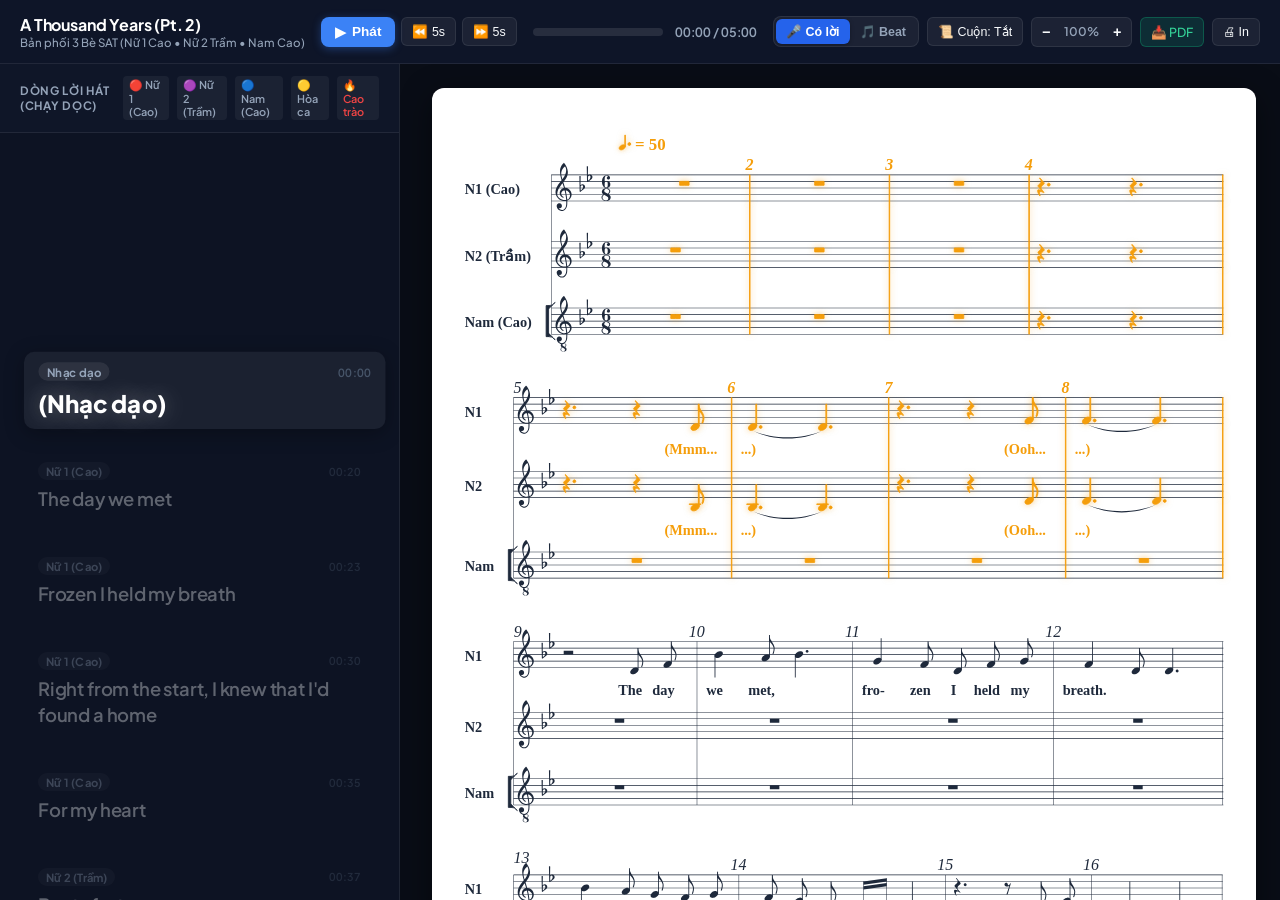
==== commit 8c352d27: "fix: resolve jump bug, enable sheet zoom, strip chords and sanitize vocal labels" ====
--- a/index.html
+++ b/index.html
@@ -23,7 +23,7 @@
     <div class="top-bar-left">
       <div class="song-header">
         <h1 class="song-title">A Thousand Years (Pt. 2)</h1>
-        <span class="song-artist">Christina Perri ft. Steve Kazee • SAT 3 Bè</span>
+        <span class="song-artist">Bản phối 3 Bè SAT (Nữ 1 Cao • Nữ 2 Trầm • Nam Cao)</span>
       </div>
       <div class="transport-group">
         <button class="btn-play" id="btn-play" onclick="togglePlay()" title="Phát / Dừng">
@@ -67,10 +67,11 @@
       <div class="column-header">
         <span class="header-tag">DÒNG LỜI HÁT (CHẠY DỌC)</span>
         <div class="legend-mini">
-          <span class="dot-legend dot-n1" title="Nữ 1 (Christina Perri)">🔴 N1</span>
-          <span class="dot-legend dot-n2" title="Nữ 2 (Trầm)">🟣 N2</span>
-          <span class="dot-legend dot-nam" title="Nam (Steve Kazee)">🔵 Nam</span>
-          <span class="dot-legend dot-trio" title="Tam ca / Song ca">🟡 Hòa ca</span>
+          <span class="dot-legend dot-n1" title="Nữ 1 (Cao)">🔴 Nữ 1 (Cao)</span>
+          <span class="dot-legend dot-n2" title="Nữ 2 (Trầm)">🟣 Nữ 2 (Trầm)</span>
+          <span class="dot-legend dot-nam" title="Nam (Cao)">🔵 Nam (Cao)</span>
+          <span class="dot-legend dot-trio" title="Hòa ca">🟡 Hòa ca</span>
+          <span class="dot-legend dot-climax" title="Cao trào">🔥 Cao trào</span>
         </div>
       </div>
       <div class="lyrics-stream" id="lyrics-stream">
--- a/app.css
+++ b/app.css
@@ -510,19 +510,22 @@
 }
 
 .sheet-paper-container {
-  max-width: 1080px;
+  width: 100%;
   margin: 0 auto;
   background: #ffffff;
   color: #1e293b;
   border-radius: 12px;
   box-shadow: 0 8px 32px rgba(0, 0, 0, 0.45);
-  padding: 32px 24px 60px;
+  padding: 24px 20px 60px;
   min-height: 100%;
+  transition: width 0.15s ease-out;
+  box-sizing: border-box;
 }
 
 #sheet-paper svg {
   display: block;
   margin: 0 auto;
+  width: 100% !important;
   max-width: 100%;
   height: auto;
 }
@@ -661,3 +664,5 @@
     max-width: 100% !important;
   }
 }
+
+.dot-climax { color: var(--color-climax); }
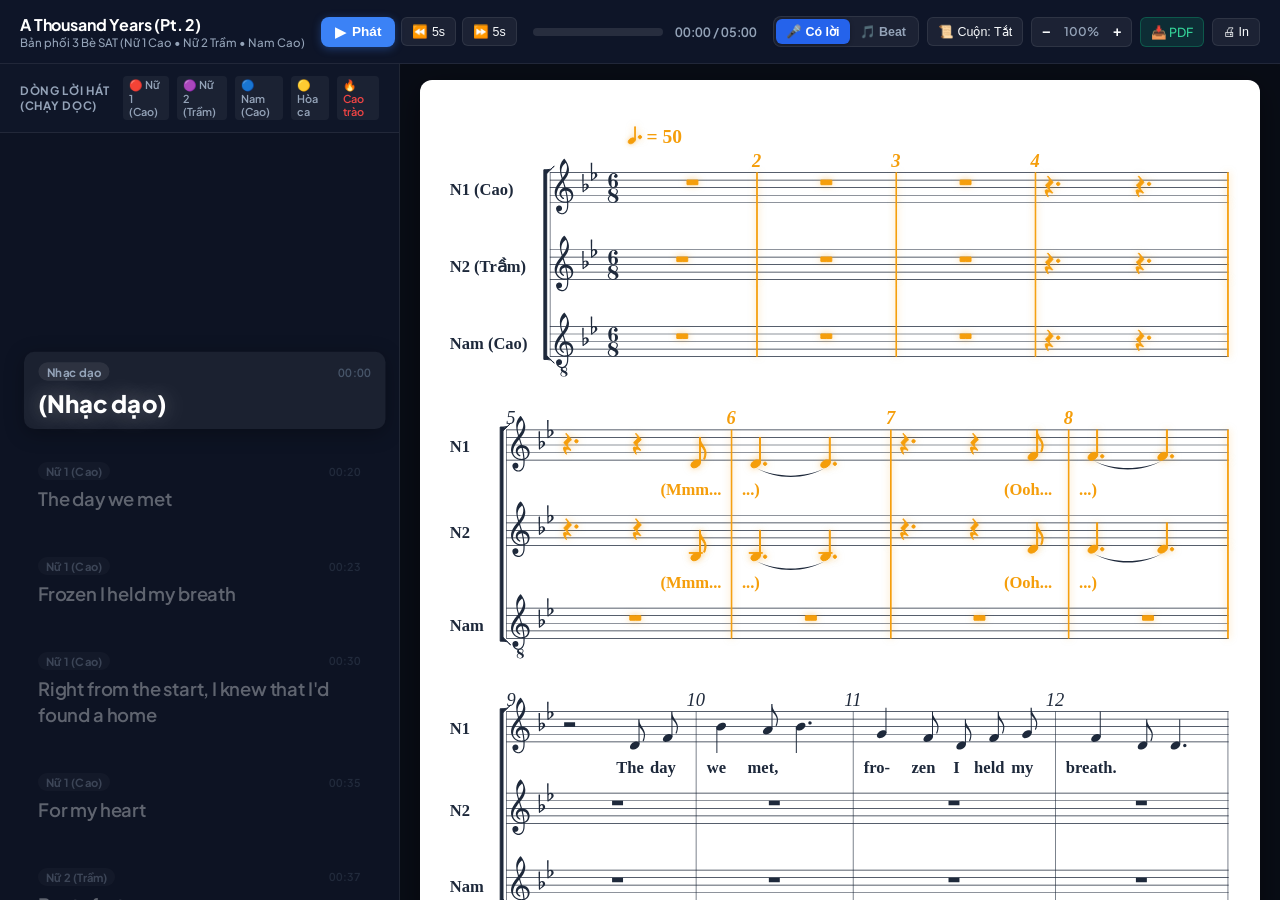
==== commit bff00645: "fix: eliminate intro jumping, clean chord labels, stretch staves full-width, bust cache" ====
--- a/index.html
+++ b/index.html
@@ -11,7 +11,7 @@
   <link rel="preconnect" href="https://fonts.gstatic.com">
   <link href="https://fonts.googleapis.com/css2?family=Plus+Jakarta+Sans:wght@400;500;600;700;800&family=Playfair+Display:ital,wght@0,600;0,700;1,600&display=swap" rel="stylesheet">
   <!-- Stylesheet -->
-  <link rel="stylesheet" href="app.css">
+  <link rel="stylesheet" href="app.css?v=20261027_05">
 </head>
 
 <body>
@@ -88,7 +88,7 @@
   </main>
 
   <!-- SCRIPTS -->
-  <script src="data.js"></script>
-  <script src="app.js"></script>
+  <script src="data.js?v=20261027_05"></script>
+  <script src="app.js?v=20261027_05"></script>
 </body>
 </html>
--- a/app.css
+++ b/app.css
@@ -493,8 +493,9 @@
   background: #090d16;
   height: 100%;
   overflow-y: auto;
+  overflow-x: auto;
   scroll-behavior: smooth;
-  padding: 24px 32px;
+  padding: 16px 20px;
   position: relative;
   scrollbar-width: thin;
   scrollbar-color: rgba(255, 255, 255, 0.15) transparent;
@@ -502,6 +503,7 @@
 
 .sheet-column::-webkit-scrollbar {
   width: 8px;
+  height: 8px;
 }
 
 .sheet-column::-webkit-scrollbar-thumb {
@@ -511,15 +513,20 @@
 
 .sheet-paper-container {
   width: 100%;
+  max-width: 100%;
   margin: 0 auto;
   background: #ffffff;
   color: #1e293b;
   border-radius: 12px;
   box-shadow: 0 8px 32px rgba(0, 0, 0, 0.45);
-  padding: 24px 20px 60px;
+  padding: 20px 20px 50px;
   min-height: 100%;
   transition: width 0.15s ease-out;
   box-sizing: border-box;
+}
+
+#sheet-paper {
+  width: 100%;
 }
 
 #sheet-paper svg {
